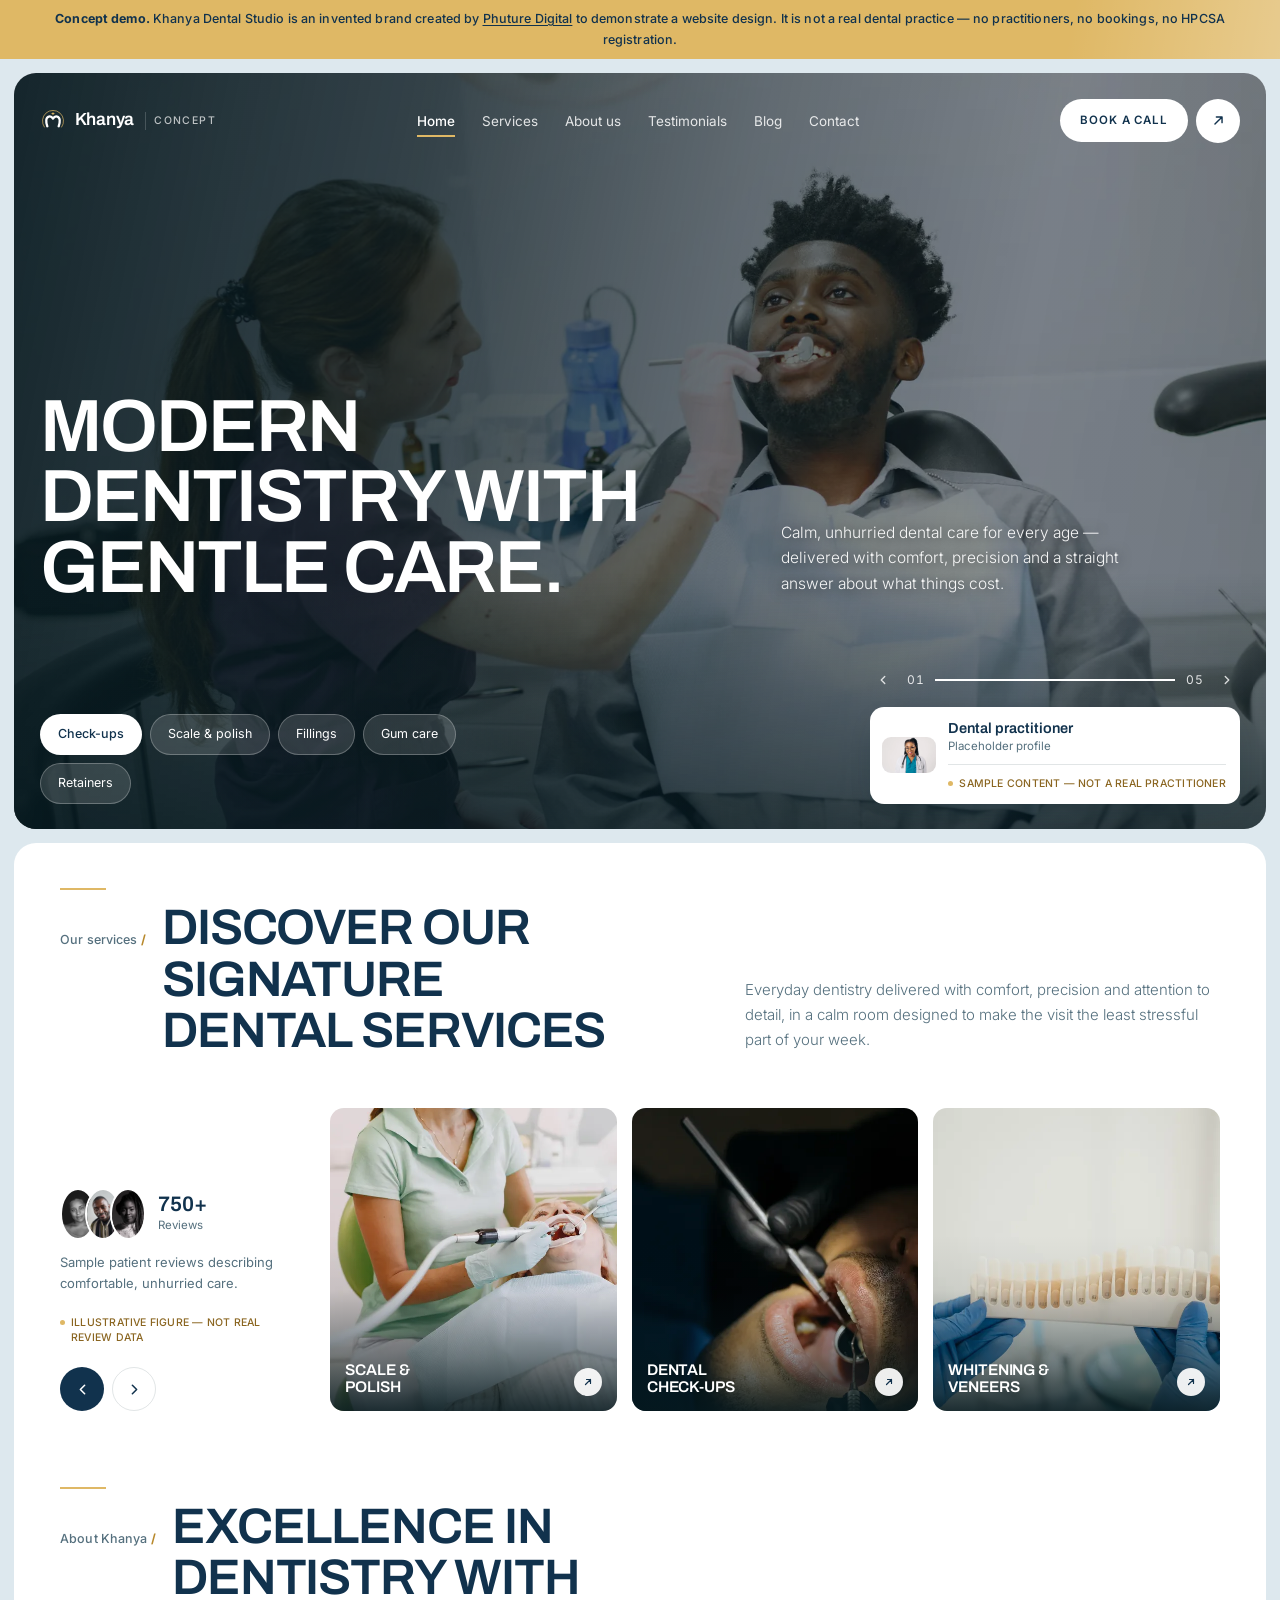
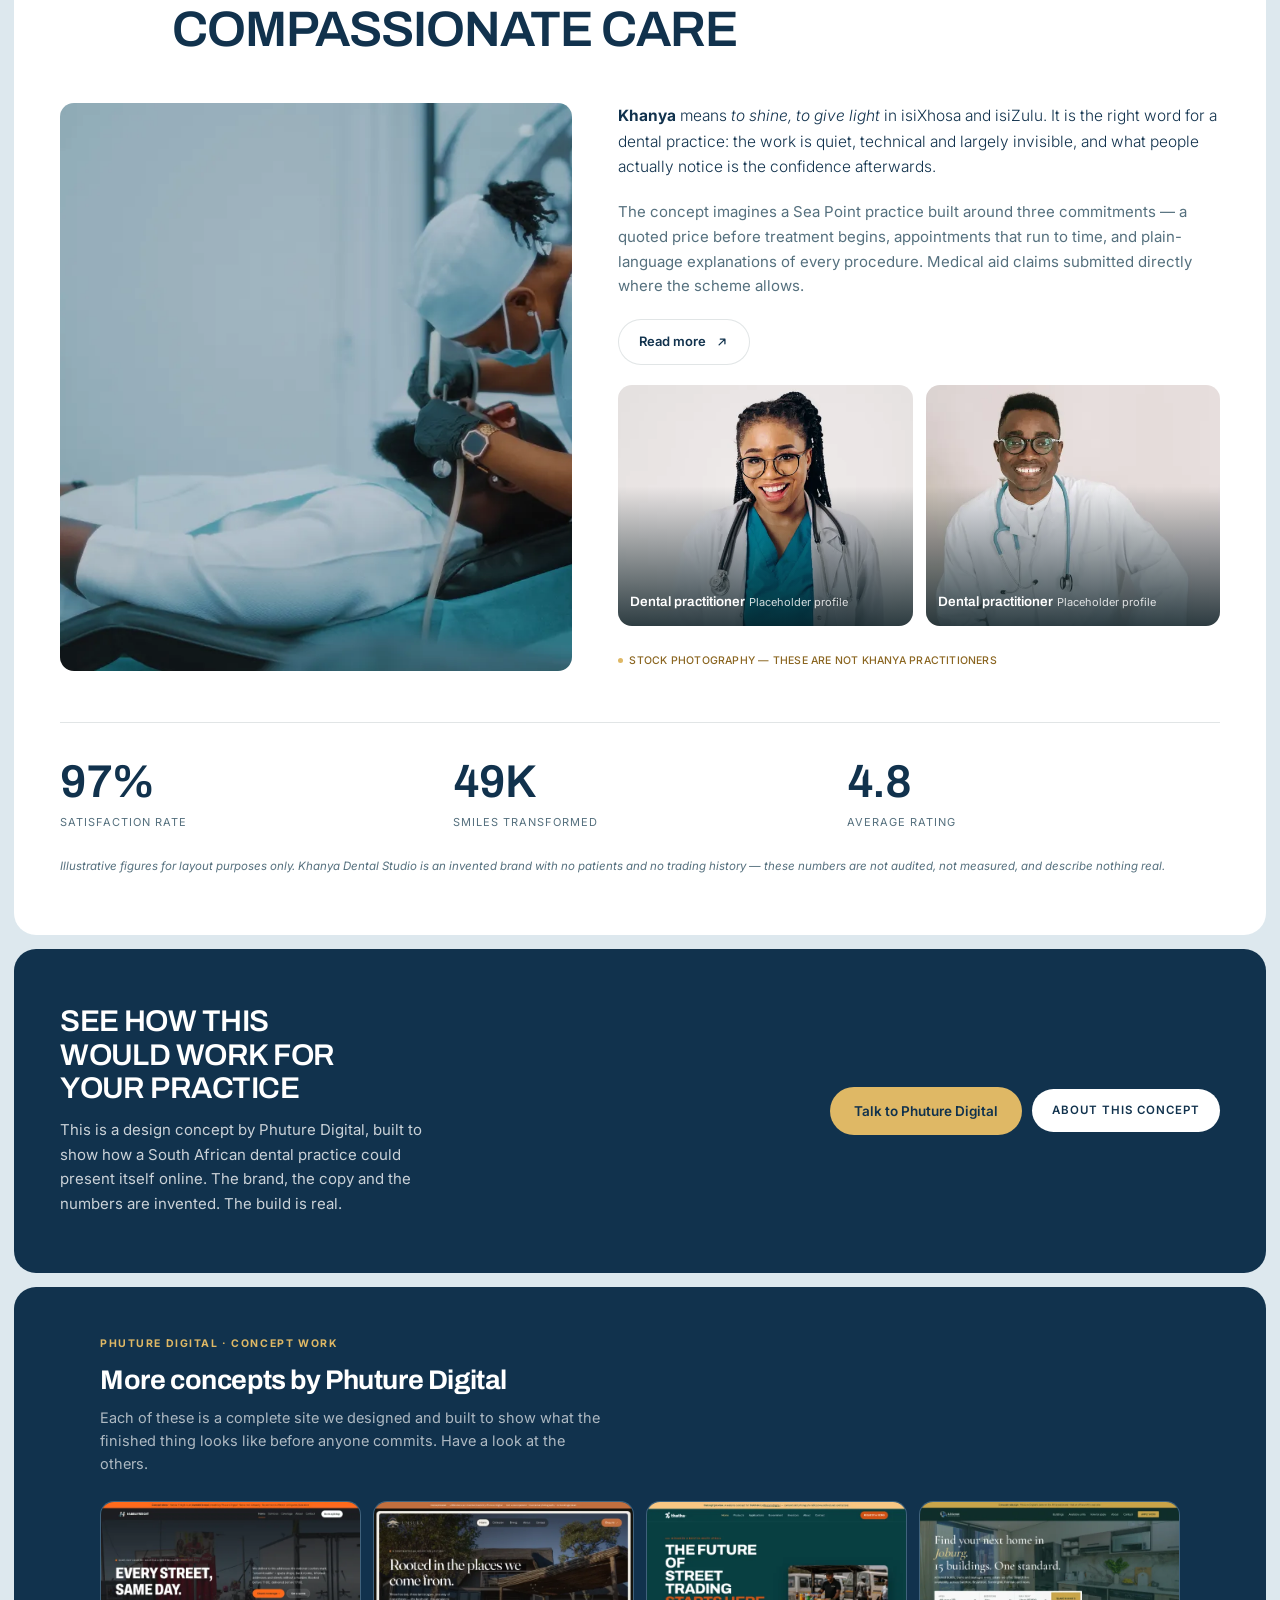
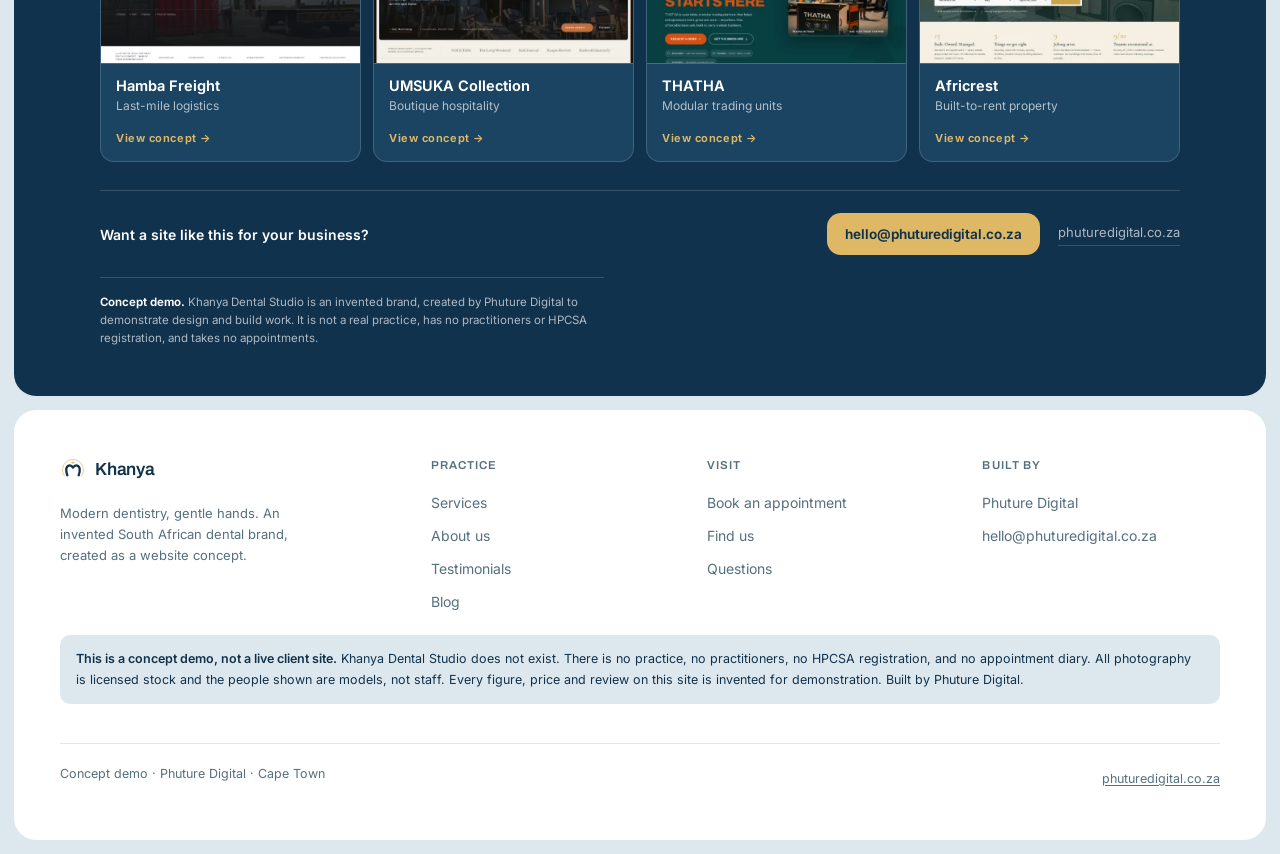
==== index.html @ 647b372c "Show a hero thumbnail on each cross-link card instead of a colour dot The dot carried no information" ====
<!doctype html>
<html lang="en-ZA">
<head>
<meta charset="utf-8" />
<meta name="viewport" content="width=device-width, initial-scale=1" />
<title>Khanya Dental Studio — Modern dentistry, gentle hands · Concept demo</title>
<meta name="description" content="Concept demo for Khanya Dental Studio, an invented South African dental practice. Designed and built by Phuture Digital. Not a real practice." />
<meta name="robots" content="noindex, nofollow" />

<meta property="og:type" content="website" />
<meta property="og:site_name" content="Khanya Dental Studio (concept demo)" />
<meta property="og:locale" content="en_ZA" />
<meta property="og:title" content="Khanya Dental Studio — concept demo by Phuture Digital" />
<meta property="og:description" content="A website concept for an invented South African dental brand. Not a real practice, and not a live client site." />
<meta property="og:image" content="assets/hero.webp" />
<meta name="twitter:card" content="summary_large_image" />

<link rel="icon" href="assets/favicon.svg" type="image/svg+xml" />
<link rel="preconnect" href="https://fonts.googleapis.com" />
<link rel="preconnect" href="https://fonts.gstatic.com" crossorigin />
<link rel="stylesheet" href="https://fonts.googleapis.com/css2?family=Archivo:wght@500;600;700&family=Inter:wght@300;400;500;600&display=swap" />
<link rel="stylesheet" href="styles.css" />
<script>/* Stamped before first paint so CSS can hide scroll-reveal targets without a flash. No-JS visitors keep the full page. */document.documentElement.className += ' js';</script>
</head>
<body>
<a class="skip" href="#main">Skip to content</a>

<div class="demo-banner">
  <strong>Concept demo.</strong> Khanya Dental Studio is an invented brand created by
  <a href="https://www.phuturedigital.co.za" rel="noopener">Phuture Digital</a> to demonstrate a website design.
  It is not a real dental practice &mdash; no practitioners, no bookings, no HPCSA registration.
</div>

<div class="shell">

  <!-- ==================== HERO ==================== -->
  <header class="hero" data-carousel>
    <!-- Five slides, crossfaded. Decorative: the headline above carries the
         message, so a screen reader gets one label for the set rather than
         five competing descriptions. Slide 1 loads eagerly at high priority
         because it is the LCP element; the rest are lazy. -->
    <div class="hero-media" role="img" aria-label="Photographs from inside the practice">
      <img class="hero-slide is-live" src="assets/hero.webp"   alt="" width="1800" height="1200" fetchpriority="high" />
      <img class="hero-slide"         src="assets/hero-2.webp" alt="" width="1800" height="1200" loading="lazy" />
      <img class="hero-slide"         src="assets/hero-3.webp" alt="" width="1800" height="1200" loading="lazy" />
      <img class="hero-slide"         src="assets/hero-4.webp" alt="" width="1800" height="1200" loading="lazy" />
      <img class="hero-slide"         src="assets/hero-5.webp" alt="" width="1800" height="1200" loading="lazy" />
    </div>

    <div class="hero-inner">

      <nav class="hero-nav" aria-label="Primary">
        <a class="brand" href="index.html" aria-label="Khanya Dental Studio — home">
          <svg viewBox="0 0 64 64" aria-hidden="true"><path d="M10.7 46.9A26 26 0 1 1 53.3 46.9" fill="none" stroke="#DFB865" stroke-width="1.7" stroke-linecap="round"/><path d="M32 8.2c0 4.2 1.6 5.8 5.8 5.8-4.2 0-5.8 1.6-5.8 5.8 0-4.2-1.6-5.8-5.8-5.8 4.2 0 5.8-1.6 5.8-5.8Z" fill="#DFB865"/><path d="M18 45c-4-12-4-22 4-24 5-1.2 8 1.8 10 5 2-3.2 5-6.2 10-5 8 2 8 12 4 24" fill="none" stroke="currentColor" stroke-width="5.6" stroke-linecap="round" stroke-linejoin="round"/></svg>
          Khanya<span class="brand-sub">Concept</span>
        </a>

        <div class="nav-links" id="nav-links">
          <a href="index.html" class="active">Home</a>
          <a href="services.html">Services</a>
          <a href="about.html">About us</a>
          <a href="testimonials.html">Testimonials</a>
          <a href="blog.html">Blog</a>
          <a href="contact.html">Contact</a>
        </div>

        <div class="nav-actions">
          <a class="btn btn-pill" href="contact.html">Book a call</a>
          <a class="btn-round" href="contact.html" aria-label="Book a call">
            <svg viewBox="0 0 24 24" fill="none" stroke="currentColor" stroke-width="2" stroke-linecap="round" stroke-linejoin="round" aria-hidden="true"><path d="M7 17 17 7M9 7h8v8"/></svg>
          </a>
          <button class="nav-toggle" type="button" aria-label="Menu" aria-expanded="false" aria-controls="nav-links">
            <svg viewBox="0 0 24 24" fill="none" stroke="currentColor" stroke-width="2" stroke-linecap="round" aria-hidden="true"><path d="M3 6h18M3 12h18M3 18h18"/></svg>
          </button>
        </div>
      </nav>

      <div class="hero-body">
        <h1 class="display-xl">Modern dentistry with gentle care.</h1>
        <p class="hero-lede lede">
          Calm, unhurried dental care for every age &mdash; delivered with comfort,
          precision and a straight answer about what things cost.
        </p>
      </div>

      <div class="hero-foot">
        <!-- Still real links to their service section — hovering or focusing one
             also jumps the carousel to its slide, and the active chip tracks
             whichever slide is live. Nothing is lost to a plain click. -->
        <div class="chips">
          <a class="chip is-active" data-slide="0" href="services.html#checkups">Check-ups</a>
          <a class="chip" data-slide="1" href="services.html#hygiene">Scale &amp; polish</a>
          <a class="chip" data-slide="2" href="services.html#fillings">Fillings</a>
          <a class="chip" data-slide="3" href="services.html#gum">Gum care</a>
          <a class="chip" data-slide="4" href="services.html#retainers">Retainers</a>
        </div>

        <div class="hero-aside">
          <div class="slider">
            <button class="slider-btn" type="button" data-prev aria-label="Previous slide">
              <svg viewBox="0 0 24 24" fill="none" stroke="currentColor" stroke-width="2.4" stroke-linecap="round" stroke-linejoin="round" aria-hidden="true"><path d="m15 18-6-6 6-6"/></svg>
            </button>
            <span class="slider-num" data-now>01</span>
            <span class="slider-track" aria-hidden="true"><span class="slider-fill"></span></span>
            <span class="slider-num" data-total>05</span>
            <button class="slider-btn" type="button" data-next aria-label="Next slide">
              <svg viewBox="0 0 24 24" fill="none" stroke="currentColor" stroke-width="2.4" stroke-linecap="round" stroke-linejoin="round" aria-hidden="true"><path d="m9 18 6-6-6-6"/></svg>
            </button>
          </div>

          <div class="prac-card">
            <img src="assets/practitioner-1.webp" alt="" width="640" height="427" />
            <div class="prac-card-body">
              <div class="name">Dental practitioner</div>
              <div class="role">Placeholder profile</div>
              <div class="meta"><span class="placeholder-tag">Sample content &mdash; not a real practitioner</span></div>
            </div>
          </div>
        </div>
      </div>

    </div>
  </header>

  <main id="main">

    <div class="sheet">

      <!-- ==================== SERVICES ==================== -->
      <section class="section" aria-labelledby="svc-h">
        <div class="sec-head">
          <div class="sec-head-title">
            <span class="eyebrow">Our services</span>
            <h2 class="display-l" id="svc-h">Discover our signature dental services</h2>
          </div>
          <p class="sec-head-copy">
            Everyday dentistry delivered with comfort, precision and attention to detail,
            in a calm room designed to make the visit the least stressful part of your week.
          </p>
        </div>

        <div class="svc-layout">
          <div class="svc-side">
            <div>
              <div class="reviews">
                <div class="avatars">
                  <img src="assets/avatar-1.webp" alt="" width="160" height="240" />
                  <img src="assets/avatar-2.webp" alt="" width="160" height="240" />
                  <img src="assets/avatar-3.webp" alt="" width="160" height="240" />
                </div>
                <div>
                  <div class="reviews-count">750+</div>
                  <div class="reviews-label">Reviews</div>
                </div>
              </div>
              <p class="small muted" style="margin-top:12px">
                Sample patient reviews describing comfortable, unhurried care.
              </p>
              <p class="mt-s"><span class="placeholder-tag">Illustrative figure &mdash; not real review data</span></p>
            </div>

            <div class="carousel-controls">
              <button class="btn-round is-dark" type="button" disabled title="Carousel not implemented in this concept build" aria-label="Previous services">
                <svg viewBox="0 0 24 24" fill="none" stroke="currentColor" stroke-width="2.2" stroke-linecap="round" stroke-linejoin="round" aria-hidden="true"><path d="m15 18-6-6 6-6"/></svg>
              </button>
              <button class="btn-round is-outline" type="button" disabled title="Carousel not implemented in this concept build" aria-label="Next services">
                <svg viewBox="0 0 24 24" fill="none" stroke="currentColor" stroke-width="2.2" stroke-linecap="round" stroke-linejoin="round" aria-hidden="true"><path d="m9 18 6-6-6-6"/></svg>
              </button>
            </div>
          </div>

          <div class="svc-cards">
            <a class="svc-card" href="services.html#hygiene">
              <img src="assets/svc-cleaning.webp" alt="A hygienist performing a scale and polish" width="900" height="600" />
              <span class="svc-card-label">
                <span class="t">Scale &amp;<br />polish</span>
                <span class="svc-go" aria-hidden="true"><svg viewBox="0 0 24 24" fill="none" stroke="currentColor" stroke-width="2.4" stroke-linecap="round" stroke-linejoin="round"><path d="M7 17 17 7M9 7h8v8"/></svg></span>
              </span>
            </a>
            <a class="svc-card" href="services.html#checkups">
              <img src="assets/svc-checkup.webp" alt="A dentist examining a patient with a dental mirror" width="900" height="600" />
              <span class="svc-card-label">
                <span class="t">Dental<br />check-ups</span>
                <span class="svc-go" aria-hidden="true"><svg viewBox="0 0 24 24" fill="none" stroke="currentColor" stroke-width="2.4" stroke-linecap="round" stroke-linejoin="round"><path d="M7 17 17 7M9 7h8v8"/></svg></span>
              </span>
            </a>
            <a class="svc-card" href="services.html#cosmetic">
              <img src="assets/svc-veneers.webp" alt="A dentist holding a tooth shade guide" width="900" height="600" />
              <span class="svc-card-label">
                <span class="t">Whitening &amp;<br />veneers</span>
                <span class="svc-go" aria-hidden="true"><svg viewBox="0 0 24 24" fill="none" stroke="currentColor" stroke-width="2.4" stroke-linecap="round" stroke-linejoin="round"><path d="M7 17 17 7M9 7h8v8"/></svg></span>
              </span>
            </a>
          </div>
        </div>
      </section>

      <!-- ==================== ABOUT ==================== -->
      <section class="section" aria-labelledby="about-h">
        <div class="sec-head sec-head--wide">
          <div class="sec-head-title">
            <span class="eyebrow">About Khanya</span>
            <h2 class="display-l" id="about-h">Excellence in dentistry with compassionate care</h2>
          </div>
        </div>

        <div class="about-layout">
          <figure class="about-figure" style="margin:0">
            <img src="assets/about-clinic.webp" alt="A dental practitioner working on a patient in a treatment room" width="1400" height="788" loading="lazy" />
          </figure>

          <div class="about-copy">
            <p class="lede">
              <strong>Khanya</strong> means <em>to shine, to give light</em> in isiXhosa and isiZulu.
              It is the right word for a dental practice: the work is quiet, technical and
              largely invisible, and what people actually notice is the confidence afterwards.
            </p>
            <p class="muted">
              The concept imagines a Sea Point practice built around three commitments &mdash;
              a quoted price before treatment begins, appointments that run to time, and
              plain-language explanations of every procedure. Medical aid claims submitted
              directly where the scheme allows.
            </p>

            <div class="btn-row">
              <a class="btn btn-ghost" href="about.html">
                Read more
                <svg viewBox="0 0 24 24" width="14" height="14" fill="none" stroke="currentColor" stroke-width="2.2" stroke-linecap="round" stroke-linejoin="round" aria-hidden="true"><path d="M7 17 17 7M9 7h8v8"/></svg>
              </a>
            </div>

            <div class="prac-pair">
              <div class="prac-tile">
                <img src="assets/practitioner-1.webp" alt="" width="640" height="427" loading="lazy" />
                <span class="prac-tile-label">
                  <span class="name">Dental practitioner</span>
                  <span class="role">Placeholder profile</span>
                </span>
              </div>
              <div class="prac-tile">
                <img src="assets/practitioner-2.webp" alt="" width="640" height="427" loading="lazy" />
                <span class="prac-tile-label">
                  <span class="name">Dental practitioner</span>
                  <span class="role">Placeholder profile</span>
                </span>
              </div>
            </div>
            <p><span class="placeholder-tag">Stock photography &mdash; these are not Khanya practitioners</span></p>
          </div>
        </div>

        <!-- Stats. Invented figures, captioned as such. -->
        <div class="stats">
          <div class="stat">
            <div class="stat-n" data-count="98" data-suffix="%">98%</div>
            <div class="stat-l">Satisfaction rate</div>
          </div>
          <div class="stat">
            <div class="stat-n" data-count="50" data-suffix="K">50K</div>
            <div class="stat-l">Smiles transformed</div>
          </div>
          <div class="stat">
            <div class="stat-n" data-count="4.9" data-decimals="1">4.9</div>
            <div class="stat-l">Average rating</div>
          </div>
          <p class="stats-note">
            Illustrative figures for layout purposes only. Khanya Dental Studio is an invented
            brand with no patients and no trading history &mdash; these numbers are not audited,
            not measured, and describe nothing real.
          </p>
        </div>
      </section>

    </div>

    <!-- ==================== CTA ==================== -->
    <section class="cta-band">
      <div>
        <h2 class="display-m">See how this would work for your practice</h2>
        <p>
          This is a design concept by Phuture Digital, built to show how a South African
          dental practice could present itself online. The brand, the copy and the numbers
          are invented. The build is real.
        </p>
      </div>
      <div class="btn-row">
        <a class="btn btn-gold" href="contact.html">Talk to Phuture Digital</a>
        <a class="btn btn-pill" href="about.html">About this concept</a>
      </div>
    </section>

  </main>

  <!-- ==================== FOOTER ==================== -->
  



<!-- pd-network:start -->
<section class="pd-network" aria-labelledby="pd-network-title">
  <div class="pd-network-inner">
    <p class="pd-network-eyebrow">Phuture Digital &middot; Concept work</p>
    <h2 class="pd-network-title" id="pd-network-title">More concepts by Phuture Digital</h2>
    <p class="pd-network-lede">Each of these is a complete site we designed and built to show what the finished thing looks like before anyone commits. Have a look at the others.</p>
    <ul class="pd-network-grid">
        <li class="pd-network-card">
          <a href="https://hamba-concept.phuturedigital.co.za">
            <img class="pd-network-thumb" src="/pd-concepts/hamba.webp" alt=""
                 width="640" height="400" loading="lazy" decoding="async">
            <span class="pd-network-body">
              <span class="pd-network-name">Hamba Freight</span>
              <span class="pd-network-sector">Last-mile logistics</span>
              <span class="pd-network-go">View concept &rarr;</span>
            </span>
          </a>
        </li>
        <li class="pd-network-card">
          <a href="https://umsuka-concept.phuturedigital.co.za">
            <img class="pd-network-thumb" src="/pd-concepts/umsuka.webp" alt=""
                 width="640" height="400" loading="lazy" decoding="async">
            <span class="pd-network-body">
              <span class="pd-network-name">UMSUKA Collection</span>
              <span class="pd-network-sector">Boutique hospitality</span>
              <span class="pd-network-go">View concept &rarr;</span>
            </span>
          </a>
        </li>
        <li class="pd-network-card">
          <a href="https://thatha-concept.phuturedigital.co.za">
            <img class="pd-network-thumb" src="/pd-concepts/thatha.webp" alt=""
                 width="640" height="400" loading="lazy" decoding="async">
            <span class="pd-network-body">
              <span class="pd-network-name">THATHA</span>
              <span class="pd-network-sector">Modular trading units</span>
              <span class="pd-network-go">View concept &rarr;</span>
            </span>
          </a>
        </li>
        <li class="pd-network-card">
          <a href="https://africrest-concept.phuturedigital.co.za">
            <img class="pd-network-thumb" src="/pd-concepts/africrest.webp" alt=""
                 width="640" height="400" loading="lazy" decoding="async">
            <span class="pd-network-body">
              <span class="pd-network-name">Africrest</span>
              <span class="pd-network-sector">Built-to-rent property</span>
              <span class="pd-network-go">View concept &rarr;</span>
            </span>
          </a>
        </li>
    </ul>
    <div class="pd-network-cta">
      <p>Want a site like this for your business?</p>
      <a class="pd-network-btn" href="mailto:hello@phuturedigital.co.za">hello@phuturedigital.co.za</a>
      <a class="pd-network-link" href="https://www.phuturedigital.co.za" rel="noopener">phuturedigital.co.za</a>
    </div>
    <p class="pd-network-mark"><strong>Concept demo.</strong> Khanya Dental Studio is an invented brand, created by Phuture Digital to demonstrate design and build work. It is not a real practice, has no practitioners or HPCSA registration, and takes no appointments.</p>
  </div>
</section>
<!-- pd-network:end -->

<footer class="foot">
    <div class="foot-top">
      <div>
        <a class="brand" href="index.html">
          <svg viewBox="0 0 64 64" aria-hidden="true"><path d="M10.7 46.9A26 26 0 1 1 53.3 46.9" fill="none" stroke="#DFB865" stroke-width="1.7" stroke-linecap="round"/><path d="M32 8.2c0 4.2 1.6 5.8 5.8 5.8-4.2 0-5.8 1.6-5.8 5.8 0-4.2-1.6-5.8-5.8-5.8 4.2 0 5.8-1.6 5.8-5.8Z" fill="#DFB865"/><path d="M18 45c-4-12-4-22 4-24 5-1.2 8 1.8 10 5 2-3.2 5-6.2 10-5 8 2 8 12 4 24" fill="none" stroke="currentColor" stroke-width="5.6" stroke-linecap="round" stroke-linejoin="round"/></svg>
          Khanya
        </a>
        <p class="small muted" style="margin-top:12px;max-width:34ch">
          Modern dentistry, gentle hands. An invented South African dental brand,
          created as a website concept.
        </p>
      </div>
      <div>
        <h4>Practice</h4>
        <ul>
          <li><a href="services.html">Services</a></li>
          <li><a href="about.html">About us</a></li>
          <li><a href="testimonials.html">Testimonials</a></li>
          <li><a href="blog.html">Blog</a></li>
        </ul>
      </div>
      <div>
        <h4>Visit</h4>
        <ul>
          <li><a href="contact.html">Book an appointment</a></li>
          <li><a href="contact.html#find">Find us</a></li>
          <li><a href="contact.html#faq">Questions</a></li>
        </ul>
      </div>
      <div>
        <h4>Built by</h4>
        <ul>
          <li><a href="https://www.phuturedigital.co.za" rel="noopener">Phuture Digital</a></li>
          <li><a href="mailto:hello@phuturedigital.co.za">hello@phuturedigital.co.za</a></li>
        </ul>
      </div>
    </div>

    <div class="concept-note">
      <strong>This is a concept demo, not a live client site.</strong>
      Khanya Dental Studio does not exist. There is no practice, no practitioners, no HPCSA
      registration, and no appointment diary. All photography is licensed stock and the people
      shown are models, not staff. Every figure, price and review on this site is invented for
      demonstration. Built by Phuture Digital.
    </div>

    <div class="foot-bottom">
      <span>Concept demo &middot; Phuture Digital &middot; Cape Town</span>
      <span><a href="https://www.phuturedigital.co.za" rel="noopener">phuturedigital.co.za</a></span>
    </div>
  </footer>

</div>

<script src="site.js"></script>
</body>
</html>
---- styles.css ----
/* ============================================================================
   KHANYA DENTAL STUDIO — concept demo stylesheet
   Hand-rolled, no framework, no build step. One file, loaded once.

   Khanya (isiXhosa/isiZulu): "to shine, to give light".

   Layout model: the page sits on a pale coastal mist. The hero is an inset
   rounded card floating on that mist; everything below it lives on a white
   "sheet" with the same corner radius. That inset-card structure is the single
   most load-bearing thing about the reference design — get the radius and the
   gutter right and the rest follows.
   ========================================================================= */

/* ---------- tokens -------------------------------------------------------- */
:root {
  /* Coastal clinical + gold. Blue-greys carry the clinical trust; the gold is
     the "shine" in the name and is reserved for CTAs and eyebrows so it never
     becomes decorative noise. */
  /* Taken from the supplied Khanya logo files, not invented. #11324D and
     #4399A4 are declared fills in the source SVG; the gold lives inside an
     embedded raster and was sampled at #DFB865 (see tools/sample-colours.mjs). */
  --ink:        #11324D;   /* brand navy — headings, nav, body text          */
  --ink-soft:   #1B4463;   /* raised surfaces on ink                          */
  --mist:       #DDE8EE;   /* page background                                 */
  --mist-deep:  #C6D8E1;   /* hairlines and wells on mist                     */
  --gold:       #DFB865;   /* brand gold — CTA fills, banner, the arc         */
  --gold-mid:   #B8892C;   /* gold for ICONS on white (stars, +) — 3.6:1      */
  --gold-deep:  #8A6520;   /* gold for TEXT on white — 5.2:1, passes AA       */
  --aloe:       #4399A4;   /* brand teal — secondary accent, icons            */
  --white:      #FFFFFF;
  --muted:      #55707E;   /* secondary text on white                         */
  --line:       rgba(12, 42, 51, .12);
  --line-light: rgba(255, 255, 255, .26);

  --radius:     22px;      /* the big card radius — hero and sheet must match */
  --radius-md:  14px;
  --radius-sm:  10px;
  --gutter:     14px;      /* mist visible around the cards                   */

  --shadow-card: 0 18px 40px -24px rgba(12, 42, 51, .45);
  --shadow-pop:  0 10px 30px -12px rgba(12, 42, 51, .32);

  --font-display: 'Archivo', 'Segoe UI', system-ui, sans-serif;
  --font-body:    'Inter', 'Segoe UI', system-ui, sans-serif;

  --wrap: 1320px;
}

/* ---------- reset --------------------------------------------------------- */
*, *::before, *::after { box-sizing: border-box; }

html { -webkit-text-size-adjust: 100%; scroll-behavior: smooth; }

body {
  margin: 0;
  background: var(--mist);
  color: var(--ink);
  font-family: var(--font-body);
  font-size: 15px;
  font-weight: 400;
  line-height: 1.65;
  -webkit-font-smoothing: antialiased;
}

img, svg { display: block; max-width: 100%; }

/* Any image that fills its column must let height follow the aspect ratio.
   The width/height ATTRIBUTES on these <img>s become CSS presentational hints,
   and `aspect-ratio` only resolves a MISSING dimension — so without this an
   attribute height wins, aspect-ratio silently does nothing, and object-fit
   crops the frame. Do not remove. */
img[width][height] { height: auto; }

/* Images that must FILL their box rather than follow their own ratio have to
   out-specify the guard above. `img[width][height]` scores (0,2,1) — two
   attribute selectors beat a lone class — so `.about-figure img` at (0,1,1)
   would lose and the fill would silently fail. Matching the attributes brings
   these to (0,3,1) and makes the intent explicit instead of leaving it resting
   on the fact that `position:absolute; inset:0` happens to stretch a replaced
   element on its own. */
.hero-slide[width][height],
.svc-card img[width][height],
.prac-tile img[width][height],
.about-figure img[width][height] { height: 100%; }

a { color: inherit; text-decoration: none; }
button { font: inherit; color: inherit; border: 0; background: none; cursor: pointer; }

h1, h2, h3, h4 {
  font-family: var(--font-display);
  font-weight: 600;
  letter-spacing: -.018em;
  margin: 0;
  text-wrap: balance;
}

p { margin: 0; }

.skip {
  position: absolute; left: -9999px;
  background: var(--ink); color: #fff; padding: 10px 16px; border-radius: 0 0 8px 0; z-index: 999;
}
.skip:focus { left: 0; top: 0; }

:focus-visible { outline: 3px solid var(--gold); outline-offset: 2px; border-radius: 4px; }

/* ---------- type scale ---------------------------------------------------- */
.display-xl {
  font-size: clamp(38px, 6.1vw, 74px);
  line-height: .95;
  letter-spacing: -.025em;
  text-transform: uppercase;
}
.display-l {
  font-size: clamp(27px, 3.9vw, 50px);
  line-height: 1.03;
  letter-spacing: -.022em;
  text-transform: uppercase;
}
.display-m {
  font-size: clamp(21px, 2.4vw, 30px);
  line-height: 1.12;
  text-transform: uppercase;
}

.lede    { font-size: 15.5px; line-height: 1.66; font-weight: 300; }
.small   { font-size: 13px; line-height: 1.6; }
.muted   { color: var(--muted); }

/* The "Our Features /" eyebrow. The trailing slash is drawn as content so the
   markup stays clean text. */
.eyebrow {
  font-size: 12.5px;
  font-weight: 500;
  color: var(--muted);
  letter-spacing: .01em;
  white-space: nowrap;
}
.eyebrow::after { content: ' /'; color: var(--gold-mid); font-weight: 700; }

/* ---------- layout -------------------------------------------------------- */
.shell { max-width: var(--wrap); margin: 0 auto; padding: var(--gutter); }

.sheet {
  background: var(--white);
  border-radius: var(--radius);
  margin-top: var(--gutter);
  padding: clamp(30px, 4.6vw, 66px) clamp(20px, 3.6vw, 54px);
}

.section + .section { margin-top: clamp(52px, 7vw, 104px); }

/* ---------- concept banner ------------------------------------------------
   Persistent on every page. This is the human-facing half of the concept
   labelling; the machine-facing half is the X-Robots-Tag: noindex header in
   vercel.json plus robots.txt. Both are required — the banner stops a person
   mistaking this for a real practice, the header stops Google surfacing a
   fictional dental clinic to someone actually searching for care. */
.demo-banner {
  background: var(--gold);
  color: var(--ink);
  text-align: center;
  padding: 9px 20px;
  font-size: 12.5px;
  font-weight: 500;
  letter-spacing: .01em;
}
.demo-banner strong { font-weight: 700; }
.demo-banner a { text-decoration: underline; text-underline-offset: 2px; }

/* ---------- buttons ------------------------------------------------------- */
.btn {
  display: inline-flex; align-items: center; gap: 9px;
  border-radius: 999px;
  font-family: var(--font-body);
  font-weight: 600;
  white-space: nowrap;
  transition: background-color .18s ease, color .18s ease, transform .18s ease;
}
.btn:active { transform: translateY(1px); }

.btn-pill {
  background: var(--white); color: var(--ink);
  padding: 12px 20px;
  font-size: 11.5px; text-transform: uppercase; letter-spacing: .085em;
}
.btn-pill:hover { background: var(--gold); }

.btn-gold { background: var(--gold); color: var(--ink); padding: 13px 24px; font-size: 13.5px; }
.btn-gold:hover { background: var(--gold-mid); color: #fff; }

.btn-ink { background: var(--ink); color: #fff; padding: 13px 24px; font-size: 13.5px; }
.btn-ink:hover { background: var(--ink-soft); }

.btn-ghost {
  background: var(--white); color: var(--ink);
  padding: 11px 20px; font-size: 13px;
  border: 1px solid var(--line);
}
.btn-ghost:hover { border-color: var(--ink); }

/* Circular icon button — the arrow beside the hero CTA, and the carousel
   controls. Fixed 44px so it clears the 44px touch-target minimum. */
.btn-round {
  width: 44px; height: 44px; flex: 0 0 44px;
  border-radius: 50%;
  display: inline-grid; place-items: center;
  background: var(--white); color: var(--ink);
  transition: background-color .18s ease, color .18s ease;
}
.btn-round svg { width: 17px; height: 17px; }
.btn-round:hover { background: var(--gold); }
.btn-round.is-dark { background: var(--ink); color: #fff; }
.btn-round.is-dark:hover { background: var(--gold); color: var(--ink); }
.btn-round.is-outline { background: transparent; border: 1px solid var(--line); }
.btn-round.is-outline:hover { background: var(--ink); color: #fff; }

/* ---------- hero ---------------------------------------------------------- */
.hero {
  position: relative;
  border-radius: var(--radius);
  overflow: hidden;
  min-height: clamp(560px, 84vh, 780px);
  display: flex;
  color: #fff;
  isolation: isolate;
}

/* Five slides stacked in one box, crossfaded. All are 1800x1200, so nothing
   shifts between them. Only the live slide is opaque; the rest stay in the
   DOM at opacity 0 rather than being swapped in, so there is no decode flash
   partway through the sequence. */
.hero-media { position: absolute; inset: 0; z-index: -2; overflow: hidden; }

.hero-slide {
  position: absolute; inset: 0;
  width: 100%; height: 100%;
  object-fit: cover;
  object-position: 62% center;   /* keep the patient in frame as it narrows */
  opacity: 0;
  transition: opacity 1.1s ease;
}
.hero-slide.is-live { opacity: 1; }

/* Two scrims, not one. The angled dark wash buys legibility for the headline
   on the left; the bottom fade keeps the chips and the practitioner card
   readable regardless of what the photograph is doing behind them. */
.hero::before,
.hero::after {
  content: ''; position: absolute; inset: 0; z-index: -1; pointer-events: none;
}
/* Tuned against the BRIGHTEST of the five slides, not the first one. The lede
   sits around the 55-80% band, where slide 4 is nearly white — so those stops
   carry more weight than a single-photograph hero would need. */
.hero::before {
  background: linear-gradient(101deg,
    rgba(5, 24, 30, .93) 0%,
    rgba(5, 24, 30, .78) 30%,
    rgba(5, 24, 30, .58) 54%,
    rgba(5, 24, 30, .46) 76%,
    rgba(5, 24, 30, .50) 100%);
}
.hero::after {
  background: linear-gradient(to top, rgba(5, 24, 30, .62) 0%, rgba(5, 24, 30, 0) 34%);
}

.hero-inner {
  position: relative;
  display: flex; flex-direction: column;
  width: 100%;
  padding: clamp(18px, 2vw, 26px);
  gap: 20px;
}

/* --- hero nav --- */
.hero-nav { display: flex; align-items: center; justify-content: space-between; gap: 24px; }

.brand {
  display: inline-flex; align-items: center; gap: 9px;
  font-family: var(--font-display); font-weight: 600; font-size: 17.5px;
  letter-spacing: -.015em; color: #fff;
}
/* No `color` here on purpose. The mark's tooth is stroked with currentColor,
   so it inherits white from .brand in the dark nav and navy from .brand in the
   light footer — one file, both contexts. The gold arc and sparkle are baked
   into the SVG since they are constant across both. */
.brand svg { width: 26px; height: 26px; flex: 0 0 26px; }
.brand .brand-sub {
  font-family: var(--font-body); font-size: 10.5px; font-weight: 500;
  letter-spacing: .14em; text-transform: uppercase; opacity: .7;
  align-self: center; padding-left: 8px; margin-left: 2px;
  border-left: 1px solid var(--line-light);
}

.nav-links { display: flex; align-items: center; gap: 27px; }
.nav-links a {
  font-size: 13.5px; color: rgba(255, 255, 255, .85);
  transition: color .16s ease;
}
.nav-links a:hover { color: #fff; }
.nav-links a.active { color: #fff; font-weight: 500; }

.nav-actions { display: flex; align-items: center; gap: 8px; }

.nav-toggle {
  display: none;
  width: 44px; height: 44px; border-radius: 50%;
  background: rgba(255, 255, 255, .16);
  border: 1px solid var(--line-light);
  color: #fff;
  place-items: center;
}
.nav-toggle svg { width: 20px; height: 20px; }

/* --- hero body --- */
.hero-body {
  margin-top: auto;
  display: grid;
  grid-template-columns: 1.2fr .8fr;
  align-items: end;
  gap: clamp(24px, 4vw, 56px);
}
.hero-body h1 { max-width: 15ch; }
/* The photograph is bright exactly where this paragraph sits, and the angled
   scrim alone was not carrying it. The shadow is doing accessibility work,
   not decoration — without it the lede fails contrast against the patient's
   face in the frame. */
.hero-lede {
  color: rgba(255, 255, 255, .94);
  max-width: 36ch;
  padding-bottom: 6px;
  text-shadow: 0 1px 14px rgba(5, 24, 30, .75);
}

/* --- hero foot: chips left, slider + practitioner card right --- */
.hero-foot {
  display: flex; align-items: flex-end; justify-content: space-between;
  gap: clamp(20px, 3vw, 40px);
  margin-top: clamp(26px, 4vw, 44px);
}

.chips { display: flex; flex-wrap: wrap; gap: 8px; max-width: 460px; }
.chip {
  border-radius: 999px;
  padding: 9px 17px;
  font-size: 12.5px;
  color: #fff;
  background: rgba(255, 255, 255, .14);
  border: 1px solid var(--line-light);
  backdrop-filter: blur(9px);
  -webkit-backdrop-filter: blur(9px);
  transition: background-color .18s ease, color .18s ease;
}
.chip:hover { background: rgba(255, 255, 255, .26); }
.chip.is-active { background: var(--white); color: var(--ink); font-weight: 500; }

.hero-aside { display: flex; flex-direction: column; gap: 14px; width: min(370px, 100%); }

/* Static slider furniture. It is deliberately non-functional: the reference
   shows a 5-slide carousel, but a concept demo that fakes a working carousel
   with one photograph is a small lie. The counter reads 01/05 and the control
   buttons are disabled with an explanatory title. */
.slider { display: flex; align-items: center; gap: 11px; font-size: 12px; color: rgba(255, 255, 255, .85); }
.slider-num { font-variant-numeric: tabular-nums; letter-spacing: .04em; }
.slider-track { flex: 1; height: 2px; background: rgba(255, 255, 255, .3); position: relative; overflow: hidden; }
/* Fills across the life of each slide, so the bar doubles as a countdown to
   the next one. Driven by a scaleX animation, not a width change. */
.slider-fill {
  position: absolute; inset: 0; background: #fff;
  transform: scaleX(0); transform-origin: left;
}
/* 26px, not the 22px this used to be: WCAG 2.2 SC 2.5.8 puts the floor for a
   standalone control at 24x24. */
.slider-btn {
  color: rgba(255, 255, 255, .8);
  width: 26px; height: 26px; flex: 0 0 26px;
  display: inline-grid; place-items: center;
}
.slider-btn svg { width: 14px; height: 14px; }
.slider-btn:hover { color: #fff; }
.slider-btn[disabled] { opacity: .45; cursor: not-allowed; }

/* --- practitioner card (hero) --- */
.prac-card {
  background: var(--white); color: var(--ink);
  border-radius: var(--radius-md);
  padding: 12px;
  display: flex; align-items: center; gap: 12px;
  box-shadow: var(--shadow-pop);
}
.prac-card img {
  width: 54px; height: 54px; flex: 0 0 54px;
  border-radius: 9px; object-fit: cover;
}
.prac-card-body { min-width: 0; }
.prac-card .name { font-family: var(--font-display); font-weight: 600; font-size: 14.5px; line-height: 1.25; }
.prac-card .role { font-size: 11.5px; color: var(--muted); }
.prac-card .meta {
  margin-top: 8px; padding-top: 8px; border-top: 1px solid var(--line);
  font-size: 11px; color: var(--muted);
}

/* The tag that keeps an invented profile honest. Used anywhere a real stock
   photograph sits next to a role — no real person's face gets an invented
   clinical credential attached to it on this build. */
.placeholder-tag {
  display: inline-flex; align-items: flex-start; gap: 6px;
  font-size: 10.5px; font-weight: 500; letter-spacing: .02em; line-height: 1.4;
  color: var(--gold-deep);
  text-transform: uppercase;
}
.placeholder-tag::before {
  content: ''; width: 5px; height: 5px; border-radius: 50%;
  background: var(--gold); flex: 0 0 5px; margin-top: .38em;
}

/* ---------- section heads ------------------------------------------------- */
.sec-head {
  display: grid;
  grid-template-columns: minmax(0, 1.15fr) minmax(0, .85fr);
  gap: clamp(22px, 3.4vw, 54px);
  align-items: end;
}
/* The eyebrow sits BESIDE the title, not above it — "Our services / DISCOVER
   OUR SIGNATURE…" reading as one line. nowrap keeps it there; the h2 needs
   min-width:0 so it may shrink rather than shove the eyebrow onto its own row. */
.sec-head-title { display: flex; gap: 16px; align-items: baseline; flex-wrap: nowrap; }
.sec-head-title .eyebrow { padding-top: 6px; flex: 0 0 auto; }
.sec-head-title h2 { min-width: 0; }
.sec-head-copy { color: var(--muted); font-weight: 300; padding-bottom: 4px; }
/* For heads with no supporting paragraph — otherwise the title is squeezed
   into the first column and the second sits visibly empty. */
.sec-head--wide { grid-template-columns: minmax(0, 1fr); }
.sec-head--wide h2 { max-width: 22ch; }

/* ---------- services ------------------------------------------------------ */
.svc-layout {
  display: grid;
  grid-template-columns: 232px minmax(0, 1fr);
  gap: clamp(20px, 3vw, 40px);
  margin-top: clamp(30px, 4vw, 52px);
  align-items: end;
}

.svc-side { display: flex; flex-direction: column; gap: 22px; }

.reviews { display: flex; align-items: center; gap: 12px; }
.avatars { display: flex; }
.avatars img {
  width: 36px; height: 36px; border-radius: 50%;
  object-fit: cover; border: 2px solid var(--white);
  margin-left: -11px;
}
.avatars img:first-child { margin-left: 0; }
.reviews-count { font-family: var(--font-display); font-weight: 600; font-size: 21px; line-height: 1.1; }
.reviews-label { font-size: 11.5px; color: var(--muted); }

.svc-cards { display: grid; grid-template-columns: repeat(3, minmax(0, 1fr)); gap: 15px; }

.svc-card {
  position: relative;
  border-radius: var(--radius-md);
  overflow: hidden;
  aspect-ratio: 1 / 1.06;
  display: block;
  isolation: isolate;
}
.svc-card img {
  position: absolute; inset: 0;
  width: 100%; height: 100%;
  object-fit: cover;
  z-index: -1;
  transition: transform .5s cubic-bezier(.2, .7, .3, 1);
}
.svc-card:hover img { transform: scale(1.05); }
/* Tight and strong at the very bottom rather than a tall soft wash — a
   gradient that climbs half the card reads as grey haze over the photograph
   instead of as a label backing. */
.svc-card::after {
  content: ''; position: absolute; inset: 0; z-index: -1; pointer-events: none;
  background: linear-gradient(to top,
    rgba(5, 24, 30, .88) 0%,
    rgba(5, 24, 30, .46) 18%,
    rgba(5, 24, 30, .06) 40%,
    rgba(5, 24, 30, 0) 58%);
}
.svc-card-label {
  position: absolute; inset: auto 0 0 0;
  padding: 15px;
  display: flex; align-items: flex-end; justify-content: space-between; gap: 10px;
  color: #fff;
}
.svc-card-label .t {
  font-family: var(--font-display); font-weight: 600; font-size: 15.5px;
  line-height: 1.15; text-transform: uppercase; letter-spacing: -.01em;
}
.svc-go {
  width: 28px; height: 28px; flex: 0 0 28px;
  border-radius: 50%;
  display: grid; place-items: center;
  background: rgba(255, 255, 255, .92); color: var(--ink);
}
.svc-go svg { width: 12px; height: 12px; }

.carousel-controls { display: flex; gap: 8px; }

/* ---------- about --------------------------------------------------------- */
/* stretch, not start: the figure column matches the height of the copy column
   so the image reaches the bottom of the row instead of leaving a well of dead
   white space beneath it. */
.about-layout {
  display: grid;
  grid-template-columns: minmax(0, .92fr) minmax(0, 1.08fr);
  gap: clamp(24px, 3.6vw, 52px);
  margin-top: clamp(28px, 4vw, 48px);
  align-items: stretch;
}
.about-figure {
  border-radius: var(--radius-md);
  overflow: hidden;
  min-height: 380px;
}
.about-figure img { width: 100%; object-fit: cover; }

.about-copy { display: flex; flex-direction: column; gap: 20px; }

.prac-pair { display: grid; grid-template-columns: repeat(2, minmax(0, 1fr)); gap: 13px; }
.prac-tile {
  position: relative; border-radius: var(--radius-md); overflow: hidden;
  aspect-ratio: 1 / .82; isolation: isolate;
}
.prac-tile img { position: absolute; inset: 0; width: 100%; height: 100%; object-fit: cover; z-index: -1; }
.prac-tile::after {
  content: ''; position: absolute; inset: 0; z-index: -1;
  background: linear-gradient(to top, rgba(5, 24, 30, .82) 0%, rgba(5, 24, 30, 0) 58%);
}
.prac-tile-label { position: absolute; inset: auto 0 0 0; padding: 12px; color: #fff; }
.prac-tile-label .name { font-family: var(--font-display); font-weight: 600; font-size: 13.5px; }
.prac-tile-label .role { font-size: 11px; opacity: .82; }

/* ---------- stats --------------------------------------------------------- */
.stats {
  display: grid; grid-template-columns: repeat(3, minmax(0, 1fr));
  gap: 20px;
  margin-top: clamp(30px, 4vw, 52px);
  padding-top: clamp(24px, 3vw, 36px);
  border-top: 1px solid var(--line);
}
.stat-n {
  font-family: var(--font-display); font-weight: 600;
  font-size: clamp(30px, 4.4vw, 46px); line-height: 1; letter-spacing: -.03em;
}
.stat-l {
  margin-top: 8px;
  font-size: 11px; text-transform: uppercase; letter-spacing: .09em; color: var(--muted);
}

/* Every invented figure on this build carries this caption. The reference
   design shows 98% / 50K / 4.9 as if audited; presenting invented numbers
   that way on a healthcare site is the kind of small fiction that outlives
   the demo. */
.stats-note {
  grid-column: 1 / -1;
  margin-top: 6px;
  font-size: 11.5px; color: var(--muted); font-style: italic;
}

/* ---------- generic content blocks --------------------------------------- */
.grid-2 { display: grid; grid-template-columns: repeat(2, minmax(0, 1fr)); gap: clamp(18px, 2.6vw, 34px); }
.grid-3 { display: grid; grid-template-columns: repeat(3, minmax(0, 1fr)); gap: clamp(16px, 2.2vw, 26px); }

.card {
  background: var(--white);
  border: 1px solid var(--line);
  border-radius: var(--radius-md);
  padding: clamp(20px, 2.4vw, 30px);
}
.card-icon {
  width: 40px; height: 40px; border-radius: 10px;
  display: grid; place-items: center;
  background: var(--mist); color: var(--ink);
  margin-bottom: 16px;
}
.card-icon svg { width: 20px; height: 20px; }
.card h3 { font-size: 17px; text-transform: none; letter-spacing: -.01em; }
.card p { margin-top: 9px; color: var(--muted); font-size: 14px; }

.well {
  background: var(--mist);
  border-radius: var(--radius-md);
  padding: clamp(20px, 2.6vw, 32px);
}

.note-box {
  background: var(--mist);
  border-left: 3px solid var(--gold);
  border-radius: 0 var(--radius-sm) var(--radius-sm) 0;
  padding: 16px 18px;
  font-size: 14px;
}
.note-box b { font-weight: 600; }

.btn-row { display: flex; flex-wrap: wrap; gap: 10px; align-items: center; }
.mt-s { margin-top: 14px; }
.mt-m { margin-top: 26px; }

/* ---------- price / service list ----------------------------------------- */
.price-row {
  display: flex; align-items: baseline; justify-content: space-between; gap: 16px;
  padding: 14px 0; border-bottom: 1px solid var(--line);
}
.price-row:last-child { border-bottom: 0; }
.price-row .p { font-family: var(--font-display); font-weight: 600; white-space: nowrap; }

/* ---------- testimonials -------------------------------------------------- */
.quote {
  background: var(--white); border: 1px solid var(--line);
  border-radius: var(--radius-md); padding: clamp(20px, 2.4vw, 28px);
  display: flex; flex-direction: column; gap: 16px;
}
.quote blockquote { margin: 0; font-size: 15.5px; line-height: 1.6; font-weight: 300; }
.quote figcaption { display: flex; align-items: center; gap: 11px; margin-top: auto; }
.quote figcaption img { width: 38px; height: 38px; border-radius: 50%; object-fit: cover; }

/* Invented testimonials get a monogram, never a stock face. Pairing a real
   photographed person with words they never said is a different and worse kind
   of fiction than an obviously invented initial. */
.monogram {
  width: 38px; height: 38px; flex: 0 0 38px;
  border-radius: 50%;
  display: grid; place-items: center;
  background: var(--mist); color: var(--ink);
  font-family: var(--font-display); font-weight: 600; font-size: 13px;
}
.stars { color: var(--gold-mid); font-size: 13px; letter-spacing: .12em; }

/* ---------- blog ---------------------------------------------------------- */
.post { display: flex; flex-direction: column; gap: 14px; }
.post-thumb { border-radius: var(--radius-md); overflow: hidden; }
.post-thumb img { width: 100%; height: auto; aspect-ratio: 3 / 2; object-fit: cover; }
.post-meta { font-size: 11.5px; text-transform: uppercase; letter-spacing: .08em; color: var(--muted); }
.post h3 { font-size: 18px; text-transform: none; letter-spacing: -.015em; }

/* ---------- forms --------------------------------------------------------- */
.field { display: flex; flex-direction: column; gap: 7px; margin-bottom: 16px; }
.field label { font-size: 12.5px; font-weight: 500; }
.field input, .field select, .field textarea {
  font: inherit; font-size: 14.5px;
  padding: 12px 13px;
  border: 1px solid var(--line);
  border-radius: var(--radius-sm);
  background: var(--white); color: var(--ink);
  width: 100%;
}
.field textarea { min-height: 120px; resize: vertical; }
.field input:focus, .field select:focus, .field textarea:focus { outline: 2px solid var(--gold); outline-offset: 0; border-color: transparent; }

/* ---------- FAQ ----------------------------------------------------------- */
details.faq { border-bottom: 1px solid var(--line); }
details.faq summary {
  cursor: pointer; padding: 15px 0; font-weight: 500; font-size: 15px;
  list-style: none; display: flex; justify-content: space-between; gap: 16px; align-items: center;
}
details.faq summary::-webkit-details-marker { display: none; }
details.faq summary::after { content: '+'; font-size: 20px; color: var(--gold-mid); line-height: 1; }
details.faq[open] summary::after { content: '\2212'; }
details.faq p { padding-bottom: 16px; color: var(--muted); font-size: 14px; }

/* ---------- CTA band ------------------------------------------------------ */
.cta-band {
  background: var(--ink); color: #fff;
  border-radius: var(--radius);
  margin-top: var(--gutter);
  padding: clamp(32px, 4.4vw, 64px) clamp(22px, 3.6vw, 54px);
  display: flex; align-items: center; justify-content: space-between;
  gap: clamp(20px, 3vw, 40px); flex-wrap: wrap;
}
.cta-band h2 { max-width: 18ch; }
.cta-band p { color: rgba(255, 255, 255, .78); max-width: 44ch; margin-top: 12px; }

/* ---------- footer -------------------------------------------------------- */
.foot {
  margin-top: var(--gutter);
  background: var(--white);
  border-radius: var(--radius);
  padding: clamp(28px, 3.6vw, 46px) clamp(20px, 3.6vw, 54px);
}
.foot-top {
  display: grid; grid-template-columns: 1.4fr 1fr 1fr 1fr;
  gap: clamp(20px, 3vw, 40px);
}
.foot .brand { color: var(--ink); }
.foot h4 {
  font-size: 11.5px; text-transform: uppercase; letter-spacing: .09em;
  color: var(--muted); font-weight: 600; margin-bottom: 12px;
}
.foot ul { list-style: none; margin: 0; padding: 0; display: flex; flex-direction: column; gap: 2px; }
/* inline-block + vertical padding takes these from a 17px text box to a 25px
   tap target. They are standalone navigation links, so the WCAG inline-in-prose
   exception does not cover them. */
.foot ul a { font-size: 14px; color: var(--muted); display: inline-block; padding: 4px 0; }
.foot ul a:hover { color: var(--ink); }
.foot-bottom {
  margin-top: clamp(26px, 3vw, 40px);
  padding-top: 20px;
  border-top: 1px solid var(--line);
  display: flex; justify-content: space-between; gap: 16px; flex-wrap: wrap;
  font-size: 12.5px; color: var(--muted);
}
/* Standalone (its span holds nothing else), so it needs the 24px floor rather
   than the inline-in-prose exception. */
.foot-bottom a { text-decoration: underline; text-underline-offset: 2px; display: inline-block; padding: 5px 0; }

/* The standing concept disclosure. Repeated in the footer of every page so it
   survives someone deep-linking past the banner at the top. */
.concept-note {
  margin-top: 18px;
  background: var(--mist);
  border-radius: var(--radius-sm);
  padding: 14px 16px;
  font-size: 12.5px; color: var(--ink);
}
.concept-note strong { font-weight: 600; }

/* ---------- page header (inner pages) ------------------------------------ */
.page-head {
  background: var(--ink); color: #fff;
  border-radius: var(--radius);
  padding: clamp(26px, 3vw, 40px) clamp(20px, 3.6vw, 54px) clamp(38px, 5vw, 68px);
}
.page-head .hero-nav { margin-bottom: clamp(34px, 5vw, 62px); }
.page-head .crumb { font-size: 12.5px; color: rgba(255, 255, 255, .6); margin-bottom: 12px; }
.page-head .crumb a { text-decoration: underline; text-underline-offset: 2px; }
.page-head p { color: rgba(255, 255, 255, .8); max-width: 56ch; margin-top: 14px; }

/* ============================================================================
   RESPONSIVE
   Breakpoints mirror the THATHA build: 1080 / 980 / 640.
   ========================================================================= */

@media (max-width: 1080px) {
  .hero-body { grid-template-columns: 1fr; align-items: start; gap: 20px; }
  .hero-body h1 { max-width: 15ch; }
  .hero-lede { max-width: 52ch; }
  .svc-layout { grid-template-columns: 1fr; align-items: start; }
  .svc-side { flex-direction: row; align-items: center; justify-content: space-between; gap: 16px; }
  .foot-top { grid-template-columns: 1fr 1fr; }
}

@media (max-width: 980px) {
  /* The horizontal nav no longer fits beside the brand and the CTA. Collapse
     it behind the toggle and stack it under the bar when open. */
  .nav-toggle { display: grid; }
  .nav-links {
    display: none;
    position: absolute; top: calc(100% + 10px); left: 0; right: 0;
    flex-direction: column; align-items: stretch; gap: 0;
    background: var(--ink);
    border-radius: var(--radius-md);
    padding: 8px;
    box-shadow: var(--shadow-card);
    z-index: 40;
  }
  .nav-links.open { display: flex; }
  .nav-links a { padding: 12px 14px; border-radius: var(--radius-sm); font-size: 15px; }
  .nav-links a:hover, .nav-links a.active { background: rgba(255, 255, 255, .09); }
  .hero-nav { position: relative; }

  .hero-foot { flex-direction: column; align-items: stretch; }
  .hero-aside { width: 100%; }
  .chips { max-width: none; }

  .sec-head { grid-template-columns: 1fr; align-items: start; gap: 16px; }
  /* Below this width the eyebrow no longer has room beside the title, so let
     it wrap onto its own line rather than crushing the heading. */
  .sec-head-title { flex-wrap: wrap; gap: 6px; }
  .sec-head-title .eyebrow { padding-top: 0; flex-basis: 100%; }
  .about-layout { grid-template-columns: 1fr; }
  .about-figure { min-height: 0; }
  .about-figure img[width][height] { height: auto; aspect-ratio: 4 / 3; }
  .grid-3 { grid-template-columns: 1fr 1fr; }
  .cta-band { flex-direction: column; align-items: flex-start; }
}

@media (max-width: 640px) {
  body { font-size: 14.5px; }
  :root { --radius: 16px; --gutter: 10px; }

  .hero { min-height: 0; }
  .hero-inner { padding-top: 16px; padding-bottom: 20px; }
  .hero-body { margin-top: clamp(118px, 26vw, 190px); }
  .hero-slide { object-position: 72% center; }

  .svc-cards { grid-template-columns: 1fr; }
  .svc-card { aspect-ratio: 3 / 2; }
  .svc-side { flex-direction: column; align-items: flex-start; }

  .grid-2, .grid-3 { grid-template-columns: 1fr; }
  .prac-pair { grid-template-columns: 1fr 1fr; }
  .stats { grid-template-columns: 1fr; gap: 18px; text-align: left; }
  .foot-top { grid-template-columns: 1fr; }

  /* The nav bar runs ~37px past a 390px viewport otherwise. The round arrow
     button is the thing to drop: it points at the same destination as the
     "Book a call" pill beside it, so losing it costs nothing, whereas hiding
     the CTA itself would remove the page's primary action on the devices most
     likely to use it. (index.html hid this defect because .hero clips its
     overflow; .page-head does not, which is how it surfaced.) */
  .hero-nav { gap: 12px; }
  .nav-actions .btn-round { display: none; }
  .nav-actions .btn-pill { padding: 11px 15px; font-size: 10.5px; letter-spacing: .06em; }
  .brand { font-size: 16px; }
  .brand .brand-sub { font-size: 9.5px; letter-spacing: .1em; padding-left: 6px; }

  /* Comfortable touch targets. */
  .nav-links a { padding: 14px; }
  .chip { padding: 11px 18px; }
  .field input, .field select, .field textarea { padding: 14px 15px; font-size: 16px; }
  details.faq summary { padding: 17px 0; }
}

/* Below ~420px the nav bar cannot hold the brand lockup, its "Concept" chip,
   the CTA and the menu toggle at once — it ran 46px past a 320px viewport.
   The chip is the right thing to drop: the gold banner directly above it
   already says "Concept demo" in full, so no labelling is lost. */
@media (max-width: 420px) {
  .brand .brand-sub { display: none; }
  .page-head,
  .sheet,
  .foot,
  .cta-band { padding-left: 16px; padding-right: 16px; }
  .display-xl { font-size: clamp(32px, 9vw, 40px); }
}

/* ============================================================================
   MOTION
   Everything here is transform/opacity only, so it composites on the GPU and
   never triggers layout. All of it is switched off wholesale by the
   prefers-reduced-motion block at the bottom of this file.
   ========================================================================= */

@keyframes rise      { from { opacity: 0; transform: translateY(26px); } to { opacity: 1; transform: none; } }
@keyframes riseSm    { from { opacity: 0; transform: translateY(14px); } to { opacity: 1; transform: none; } }
@keyframes fadeIn    { from { opacity: 0; } to { opacity: 1; } }
@keyframes floaty    { 0%, 100% { transform: translateY(0); } 50% { transform: translateY(-6px); } }
@keyframes sheen     { 0% { background-position: -220% 0; } 100% { background-position: 220% 0; } }
@keyframes growLine  { from { transform: scaleX(0); } to { transform: scaleX(1); } }

/* Each slide slowly pushes in while it is on screen — a Ken Burns, restarted
   per slide. The 8s duration deliberately outlasts the 6.5s the slide is up,
   so the zoom never reaches its end and never visibly stalls. */
@keyframes slideZoom {
  from { transform: scale(1.10); }
  to   { transform: scale(1.005); }
}
.hero-slide.is-live { animation: slideZoom 8s ease-out both; will-change: transform; }

/* The progress bar is the slide's own countdown, so its duration must match
   the autoplay interval in site.js. Both are 6.5s — change them together. */
@keyframes trackFill { from { transform: scaleX(0); } to { transform: scaleX(1); } }
.slider-fill.is-running { animation: trackFill 6.5s linear both; }

/* Hovering the hero, or focusing anything inside it, holds the current slide.
   The bar freezes with it, so the pause is visible rather than merely felt. */
.hero.is-held .slider-fill.is-running,
.hero.is-held .hero-slide.is-live { animation-play-state: paused; }

/* Chips double as slide indicators: the one matching the live slide lights up,
   and hovering one jumps straight to its slide. They stay real links to their
   service section, so nothing is lost to anyone who just wants to click through. */
.chip { transition: background-color .18s ease, color .18s ease, transform .18s ease; }

/* --- hero entrance, staggered ---
   Pure CSS with `both` fill, so it runs even with JS disabled. */
.hero-nav      { animation: riseSm .7s cubic-bezier(.2,.7,.25,1) .05s both; }
.hero-body h1  { animation: rise   .9s cubic-bezier(.2,.7,.25,1) .18s both; }
.hero-lede     { animation: rise   .9s cubic-bezier(.2,.7,.25,1) .32s both; }
.chips         { animation: rise   .8s cubic-bezier(.2,.7,.25,1) .44s both; }
.hero-aside    { animation: rise   .8s cubic-bezier(.2,.7,.25,1) .54s both; }
.page-head .crumb { animation: riseSm .6s ease .1s both; }
.page-head h1     { animation: rise   .8s cubic-bezier(.2,.7,.25,1) .18s both; }
.page-head > p    { animation: rise   .8s cubic-bezier(.2,.7,.25,1) .3s both; }

/* Each chip arrives just after the one before it. */
.chip { animation: riseSm .55s cubic-bezier(.2,.7,.25,1) both; animation-delay: calc(.5s + var(--i, 0) * 60ms); }

/* The practitioner card breathes, which stops the hero feeling like a poster. */
.prac-card { animation: rise .8s cubic-bezier(.2,.7,.25,1) .54s both, floaty 7s ease-in-out 1.4s infinite; }

/* --- scroll reveal ---
   The `.js` class is stamped on <html> by an inline script in <head>, before
   first paint. Hiding these only under `.js` means a visitor without
   JavaScript sees the full page rather than a blank one, and a visitor with it
   never sees a flash of un-hidden content. */
.js .sec-head,
.js .card,
.js .well,
.js .svc-card,
.js .about-figure,
.js .about-copy,
.js .prac-pair,
.js .stat,
.js .stats-note,
.js .quote,
.js .post,
.js .note-box,
.js .price-row,
.js .cta-band,
.js .foot-top,
.js .reviews {
  opacity: 0;
  transform: translateY(26px);
  transition: opacity .8s cubic-bezier(.2,.7,.25,1), transform .8s cubic-bezier(.2,.7,.25,1);
  transition-delay: var(--rd, 0ms);
}
/* Placed after the block above so it wins on source order at equal specificity. */
.js .is-in { opacity: 1; transform: none; }

/* --- hover life --- */
.card, .quote, .well, .post-thumb, .prac-tile {
  transition: transform .38s cubic-bezier(.2,.7,.25,1), box-shadow .38s ease;
}
.card:hover, .quote:hover, .well:hover { transform: translateY(-5px); box-shadow: var(--shadow-card); }
.post:hover .post-thumb { transform: translateY(-5px); box-shadow: var(--shadow-card); }
.prac-tile:hover { transform: translateY(-4px); }

.chip:hover { transform: translateY(-2px); }
.btn-pill:hover, .btn-gold:hover, .btn-ink:hover, .btn-ghost:hover { transform: translateY(-2px); }
.btn-round:hover { transform: translateY(-2px) rotate(8deg); }

/* The corner arrow leans out of the card on hover. */
.svc-go { transition: transform .32s cubic-bezier(.2,.7,.25,1), background-color .3s ease; }
.svc-card:hover .svc-go { transform: translate(3px, -3px); background: var(--gold); }
.svc-card-label .t { transition: transform .32s cubic-bezier(.2,.7,.25,1); }
.svc-card:hover .svc-card-label .t { transform: translateY(-3px); }

/* Nav links grow an underline from the centre. */
.nav-links a { position: relative; }
.nav-links a::after {
  content: ''; position: absolute; left: 0; right: 0; bottom: -5px; height: 1.5px;
  background: var(--gold); transform: scaleX(0); transform-origin: center;
  transition: transform .3s cubic-bezier(.2,.7,.25,1);
}
.nav-links a:hover::after, .nav-links a.active::after { transform: scaleX(1); }

/* A slow highlight travelling across the concept banner. It is the one piece
   of the page that must never be skimmed past, so it earns the motion. */
.demo-banner {
  background-image: linear-gradient(100deg,
    rgba(255, 255, 255, 0) 38%,
    rgba(255, 255, 255, .42) 50%,
    rgba(255, 255, 255, 0) 62%);
  background-size: 220% 100%;
  background-repeat: no-repeat;
  animation: sheen 7s ease-in-out 1.6s infinite;
}

/* Section headings draw a short gold rule as they arrive. */
.sec-head-title { position: relative; }
.js .sec-head.is-in .sec-head-title::before {
  content: ''; position: absolute; left: 0; top: -14px; width: 46px; height: 2px;
  background: var(--gold); transform-origin: left;
  animation: growLine .7s cubic-bezier(.2,.7,.25,1) .15s both;
}

/* Reading-progress bar. Width is driven from JS via a custom property, so the
   browser only ever re-composites a transform. */
.progress {
  position: fixed; top: 0; left: 0; right: 0; height: 3px; z-index: 200;
  background: var(--gold); transform-origin: left;
  transform: scaleX(var(--p, 0));
  transition: transform .12s linear;
  pointer-events: none;
}

/* Counting numbers must not reflow the row as digits change width. */
.stat-n { font-variant-numeric: tabular-nums; }

/* ---------- motion / print ------------------------------------------------ */
/* Someone who has asked their OS for less motion gets none of it. Critically,
   the reveal targets are forced back to visible — killing the transition
   without this would leave them stuck at opacity:0 and hide the page. */
@media (prefers-reduced-motion: reduce) {
  html { scroll-behavior: auto; }
  *, *::before, *::after {
    animation-duration: .01ms !important;
    animation-iteration-count: 1 !important;
    transition-duration: .01ms !important;
    animation-delay: 0ms !important;
    transition-delay: 0ms !important;
  }
  .js .sec-head, .js .card, .js .well, .js .svc-card, .js .about-figure,
  .js .about-copy, .js .prac-pair, .js .stat, .js .stats-note, .js .quote,
  .js .post, .js .note-box, .js .price-row, .js .cta-band, .js .foot-top,
  .js .reviews {
    opacity: 1 !important;
    transform: none !important;
  }
  .hero-slide, .prac-card, .demo-banner { animation: none !important; }
  /* No autoplay under reduced motion (site.js enforces that), so the countdown
     bar would sit empty and lie. Show it filled instead. */
  .slider-fill { transform: scaleX(1) !important; }
  .hero-slide { transition: none !important; }
  .svc-card:hover img,
  .card:hover, .quote:hover, .well:hover, .prac-tile:hover,
  .btn-round:hover, .chip:hover { transform: none; }
  .progress { display: none; }
}

@media print {
  .hero-nav, .demo-banner, .nav-toggle, .cta-band, .carousel-controls, .slider, .progress { display: none !important; }
  /* Reveal targets must print, whether or not they were scrolled into view. */
  .js * { opacity: 1 !important; transform: none !important; animation: none !important; }
  body { background: #fff; }
  .sheet, .foot, .hero { box-shadow: none; border-radius: 0; }
}

/* pd-network:start */
/* Shared cross-link block across the Phuture Digital concept sites. Same markup and
   rhythm everywhere; the palette below maps this site's own tokens onto it. */
.pd-network {
  background: #11324D;
  color: rgba(255,255,255,.66);
  font-family: inherit;
  padding: clamp(34px, 4vw, 48px) clamp(20px, 3.6vw, 54px);
  border-radius: var(--radius);
  margin-top: var(--gutter);
}
.pd-network-inner { max-width: 1080px; margin: 0 auto; }
.pd-network-eyebrow {
  font-size: 10.5px; letter-spacing: .15em; text-transform: uppercase;
  color: #DFB865; font-weight: 700; margin: 0 0 12px;
}
.pd-network-title {
  font-family: 'Archivo', 'Segoe UI', system-ui, sans-serif;
  font-size: clamp(21px, 2.5vw, 27px); line-height: 1.15; letter-spacing: -.015em;
  color: #ffffff; font-weight: 700; margin: 0 0 10px; text-wrap: balance;
}
.pd-network-lede {
  font-size: 14.5px; line-height: 1.6; max-width: 56ch;
  color: rgba(255,255,255,.66); margin: 0 0 26px;
}
.pd-network-grid {
  list-style: none; margin: 0 0 28px; padding: 0;
  display: grid; grid-template-columns: repeat(auto-fit, minmax(200px, 1fr)); gap: 12px;
}
.pd-network-card { margin: 0; }
.pd-network-card a {
  display: flex; flex-direction: column; height: 100%;
  padding: 0; overflow: hidden; text-decoration: none;
  background: #1B4463; border: 1px solid rgba(255,255,255,.16); border-radius: 14px;
  transition: border-color .18s ease, transform .18s ease, background .18s ease;
}
.pd-network-card a:hover,
.pd-network-card a:focus-visible {
  border-color: #DFB865; background: #22506F; transform: translateY(-2px);
}
.pd-network-card a:focus-visible { outline: 2px solid #DFB865; outline-offset: 2px; }
/* height:auto is required, not optional: the width/height attributes on the <img>
   would otherwise pin the height and defeat aspect-ratio. */
.pd-network-thumb {
  display: block; width: 100%; height: auto;
  aspect-ratio: 16 / 10; object-fit: cover; object-position: top center;
  background: #22506F; border-bottom: 1px solid rgba(255,255,255,.16);
}
.pd-network-card a:hover .pd-network-thumb { opacity: .92; }
.pd-network-body { display: flex; flex-direction: column; gap: 3px; flex: 1; padding: 13px 15px 14px; }
.pd-network-name { color: #ffffff; font-size: 14.5px; font-weight: 650; line-height: 1.25; }
.pd-network-sector { color: rgba(255,255,255,.66); font-size: 12px; line-height: 1.4; }
.pd-network-go {
  color: #DFB865; font-size: 11px; letter-spacing: .05em; font-weight: 650;
  margin-top: auto; padding-top: 11px;
}
.pd-network-cta {
  display: flex; flex-wrap: wrap; align-items: center; gap: 12px 18px;
  padding-top: 22px; border-top: 1px solid rgba(255,255,255,.16);
}
.pd-network-cta p { margin: 0 auto 0 0; font-size: 14px; color: #ffffff; font-weight: 600; }
.pd-network-btn {
  background: #DFB865; color: #11324D; text-decoration: none;
  padding: 10px 18px; border-radius: 14px; font-size: 13.5px; font-weight: 650;
}
.pd-network-btn:hover { opacity: .9; }
.pd-network-link {
  color: rgba(255,255,255,.66); text-decoration: none; font-size: 13px;
  border-bottom: 1px solid rgba(255,255,255,.16); padding-bottom: 2px;
}
.pd-network-link:hover { color: #ffffff; }
.pd-network-mark {
  margin: 22px 0 0; padding-top: 16px; border-top: 1px solid rgba(255,255,255,.16);
  font-size: 11.5px; line-height: 1.55; color: rgba(255,255,255,.66); max-width: 72ch;
}
.pd-network-mark strong { color: #ffffff; font-weight: 650; }
@media (max-width: 560px) {
  .pd-network-cta p { margin-right: 0; width: 100%; }
}
@media (prefers-reduced-motion: reduce) {
  .pd-network-card a { transition: none; }
  .pd-network-card a:hover { transform: none; }
}
/* pd-network:end */
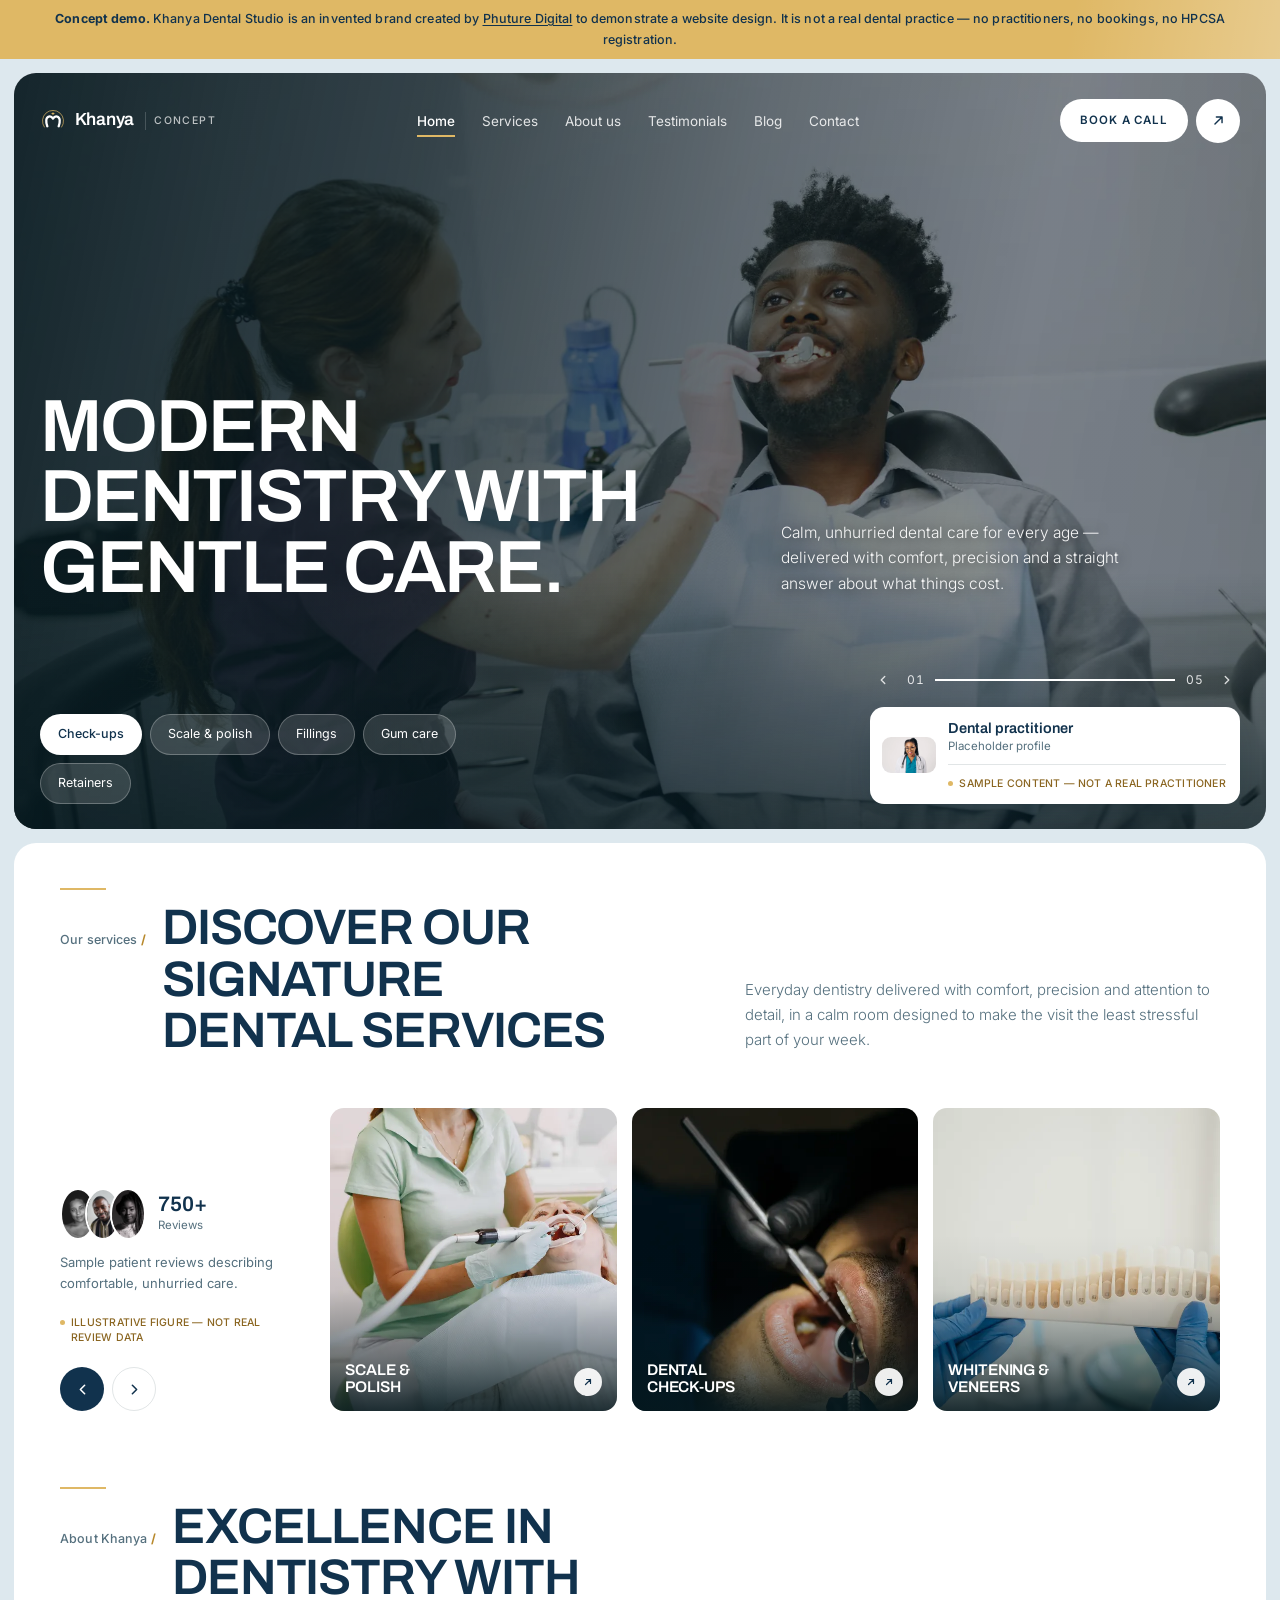
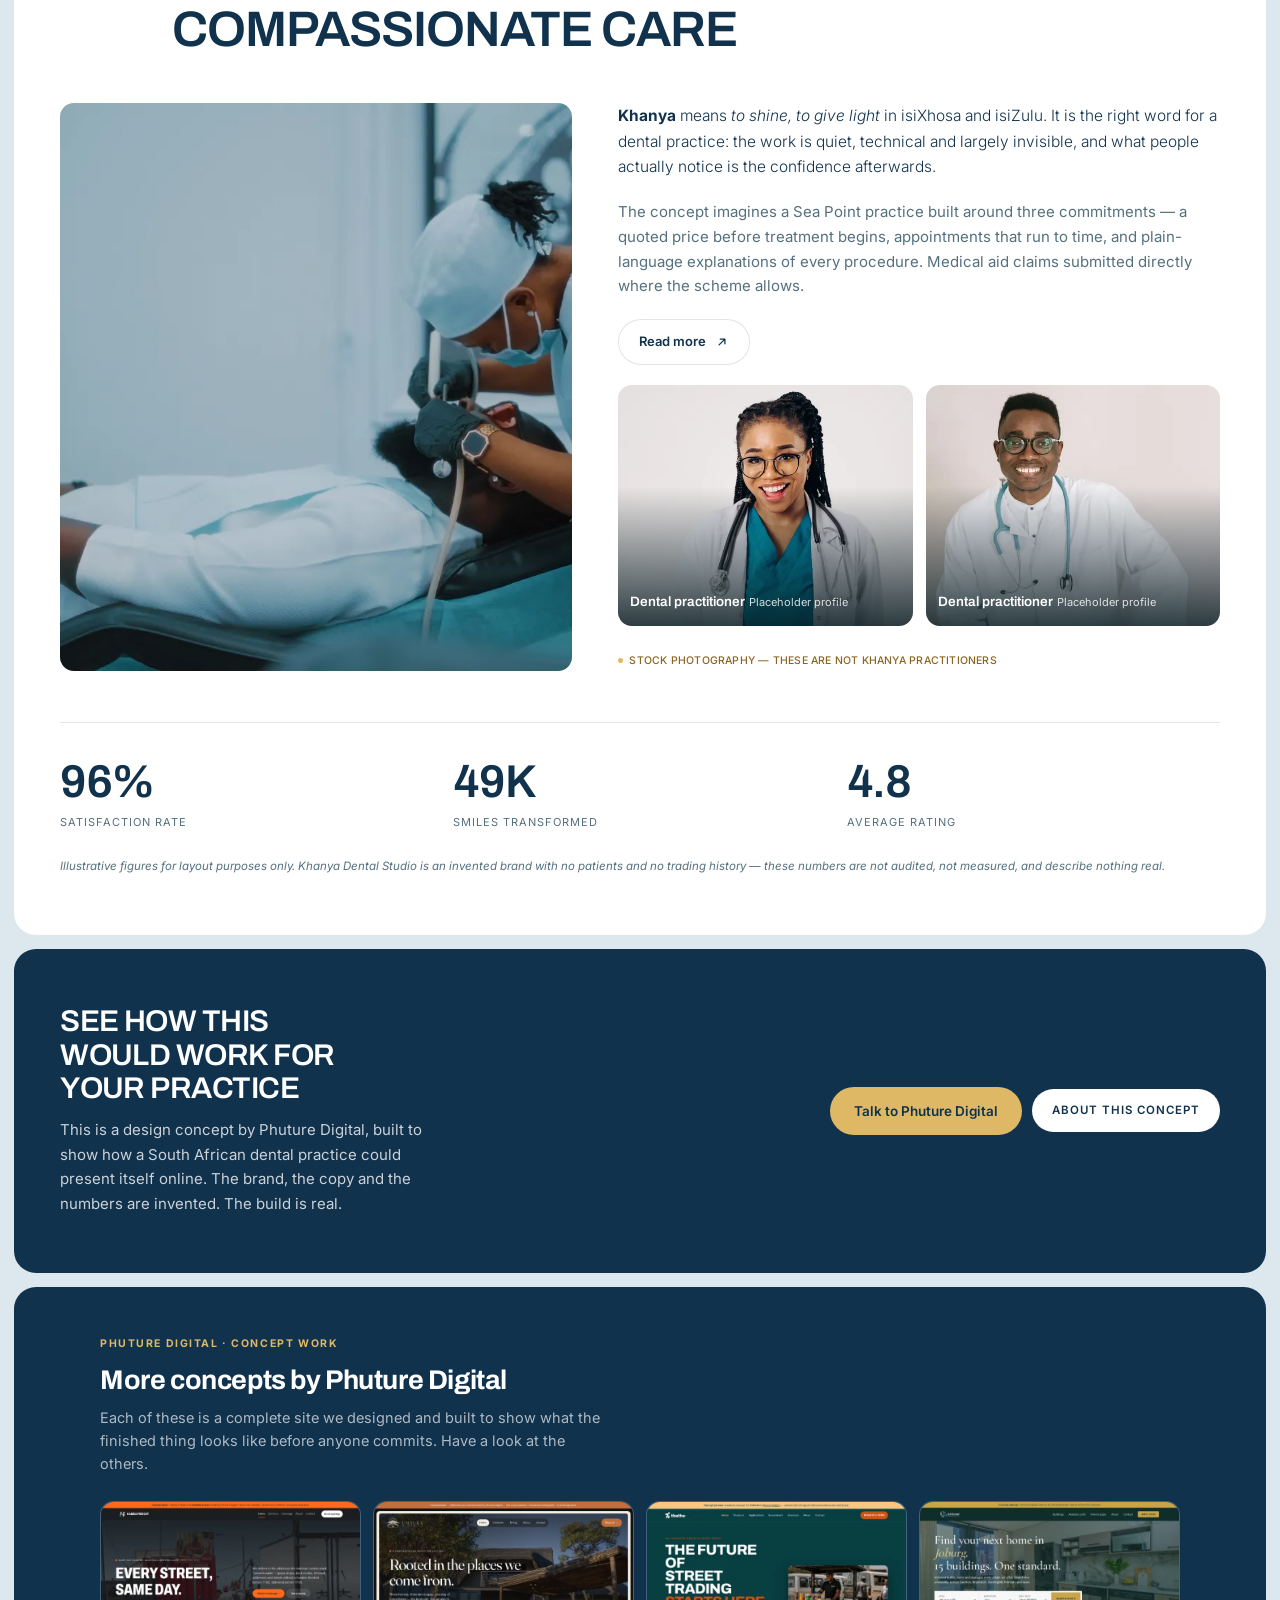
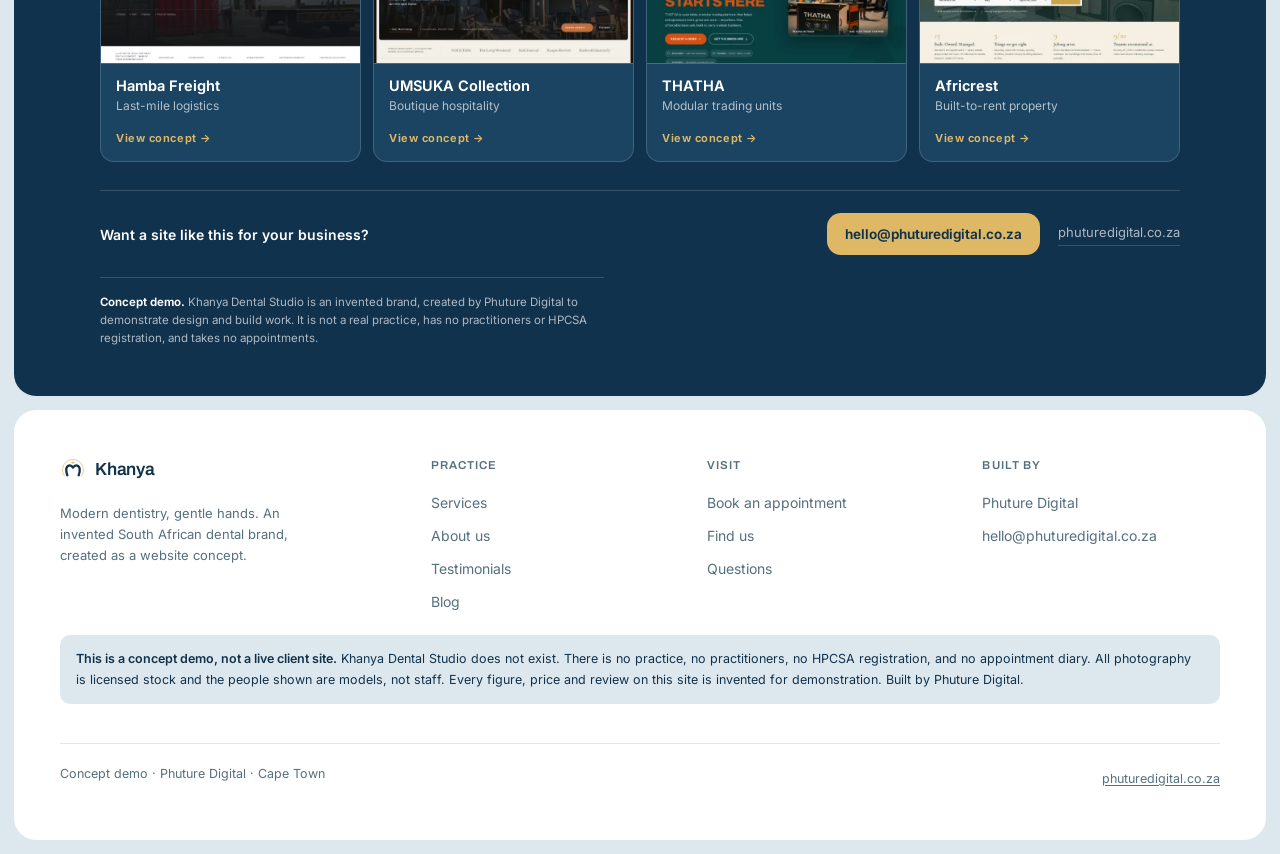
==== commit 73034342: "Go 2-up on phones in the cross-link grid Four full-width thumbnails stacked to roughly 1800px on a 3" ====
--- a/index.html
+++ b/index.html
@@ -293,6 +293,7 @@
 
   <!-- ==================== FOOTER ==================== -->
   
+
 
 
 
--- a/styles.css
+++ b/styles.css
@@ -1042,7 +1042,10 @@
 }
 .pd-network-grid {
   list-style: none; margin: 0 0 28px; padding: 0;
-  display: grid; grid-template-columns: repeat(auto-fit, minmax(200px, 1fr)); gap: 12px;
+  /* 150px min keeps all four on one row on desktop (auto-fit collapses the empty
+     tracks), goes 2-up on phones instead of a ~1800px stack, and avoids the
+     awkward 3+1 wrap a 200px min produces around tablet width. */
+  display: grid; grid-template-columns: repeat(auto-fit, minmax(150px, 1fr)); gap: 12px;
 }
 .pd-network-card { margin: 0; }
 .pd-network-card a {
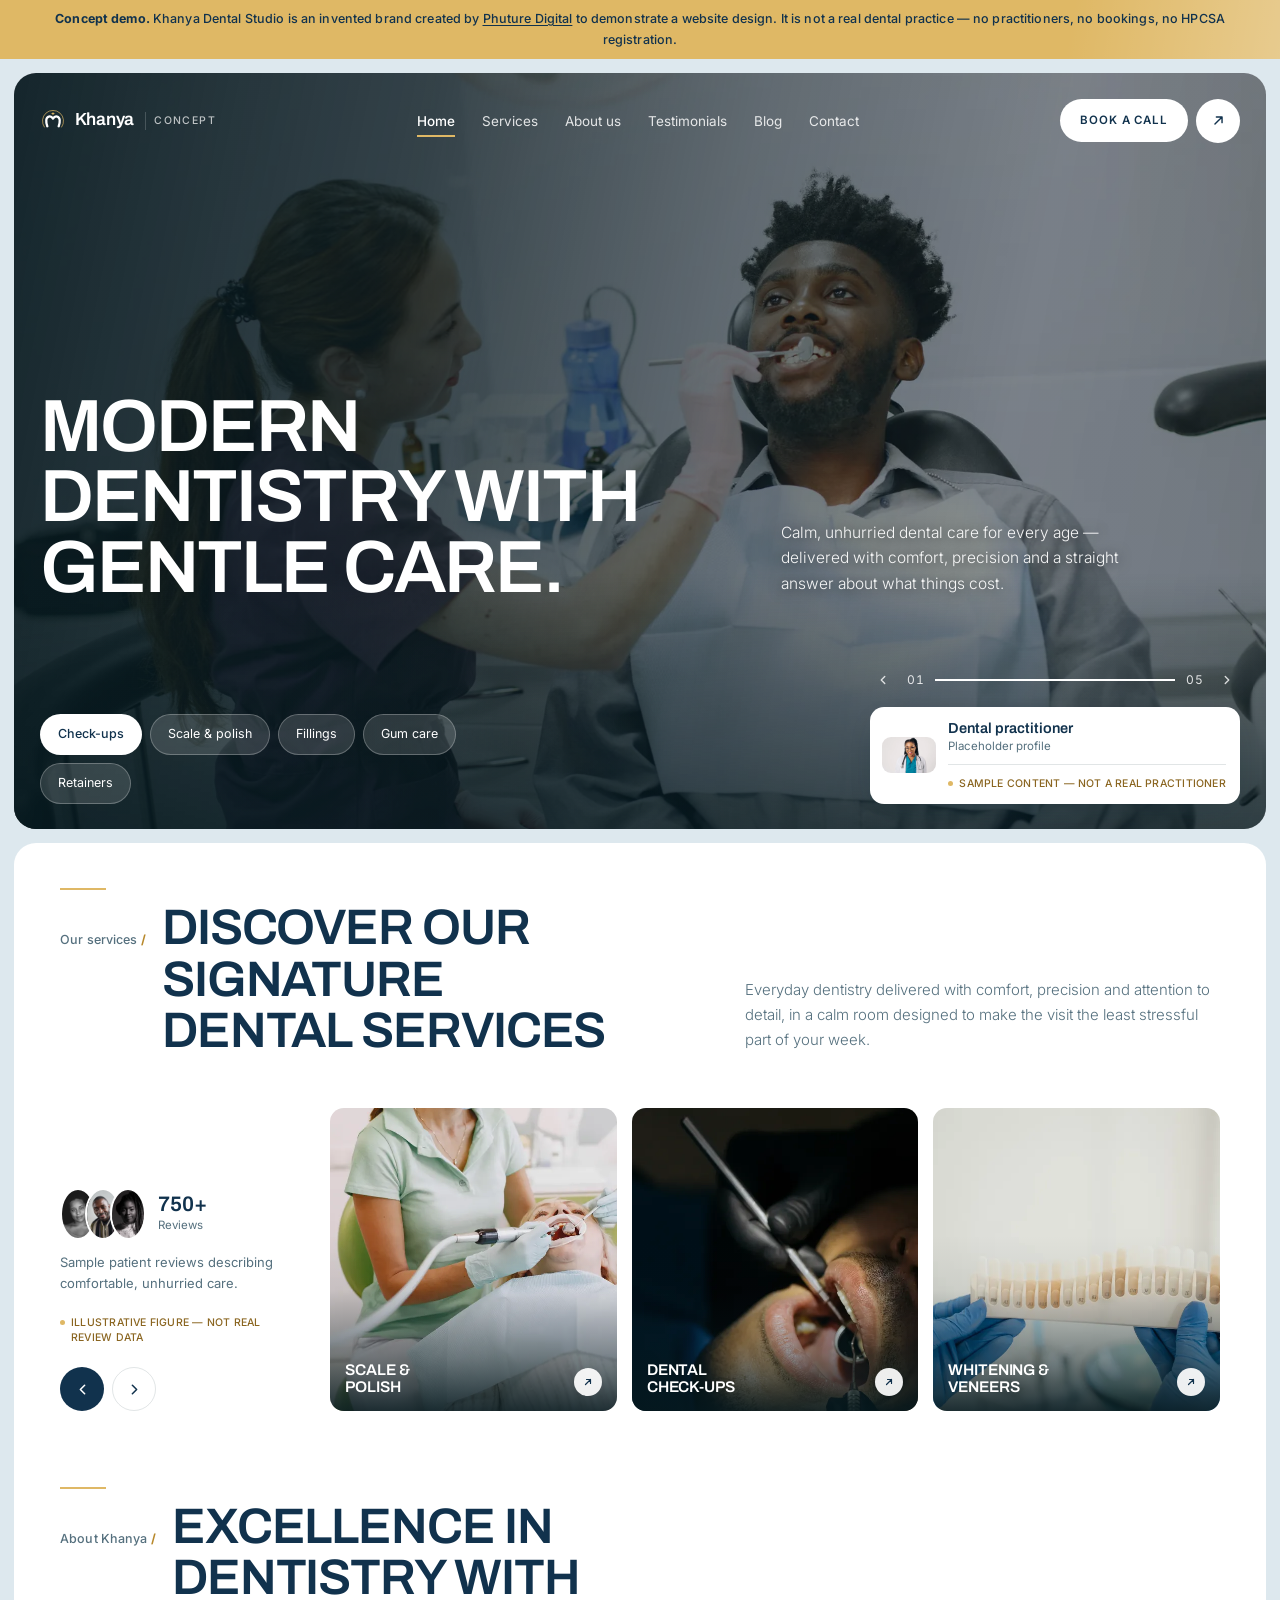
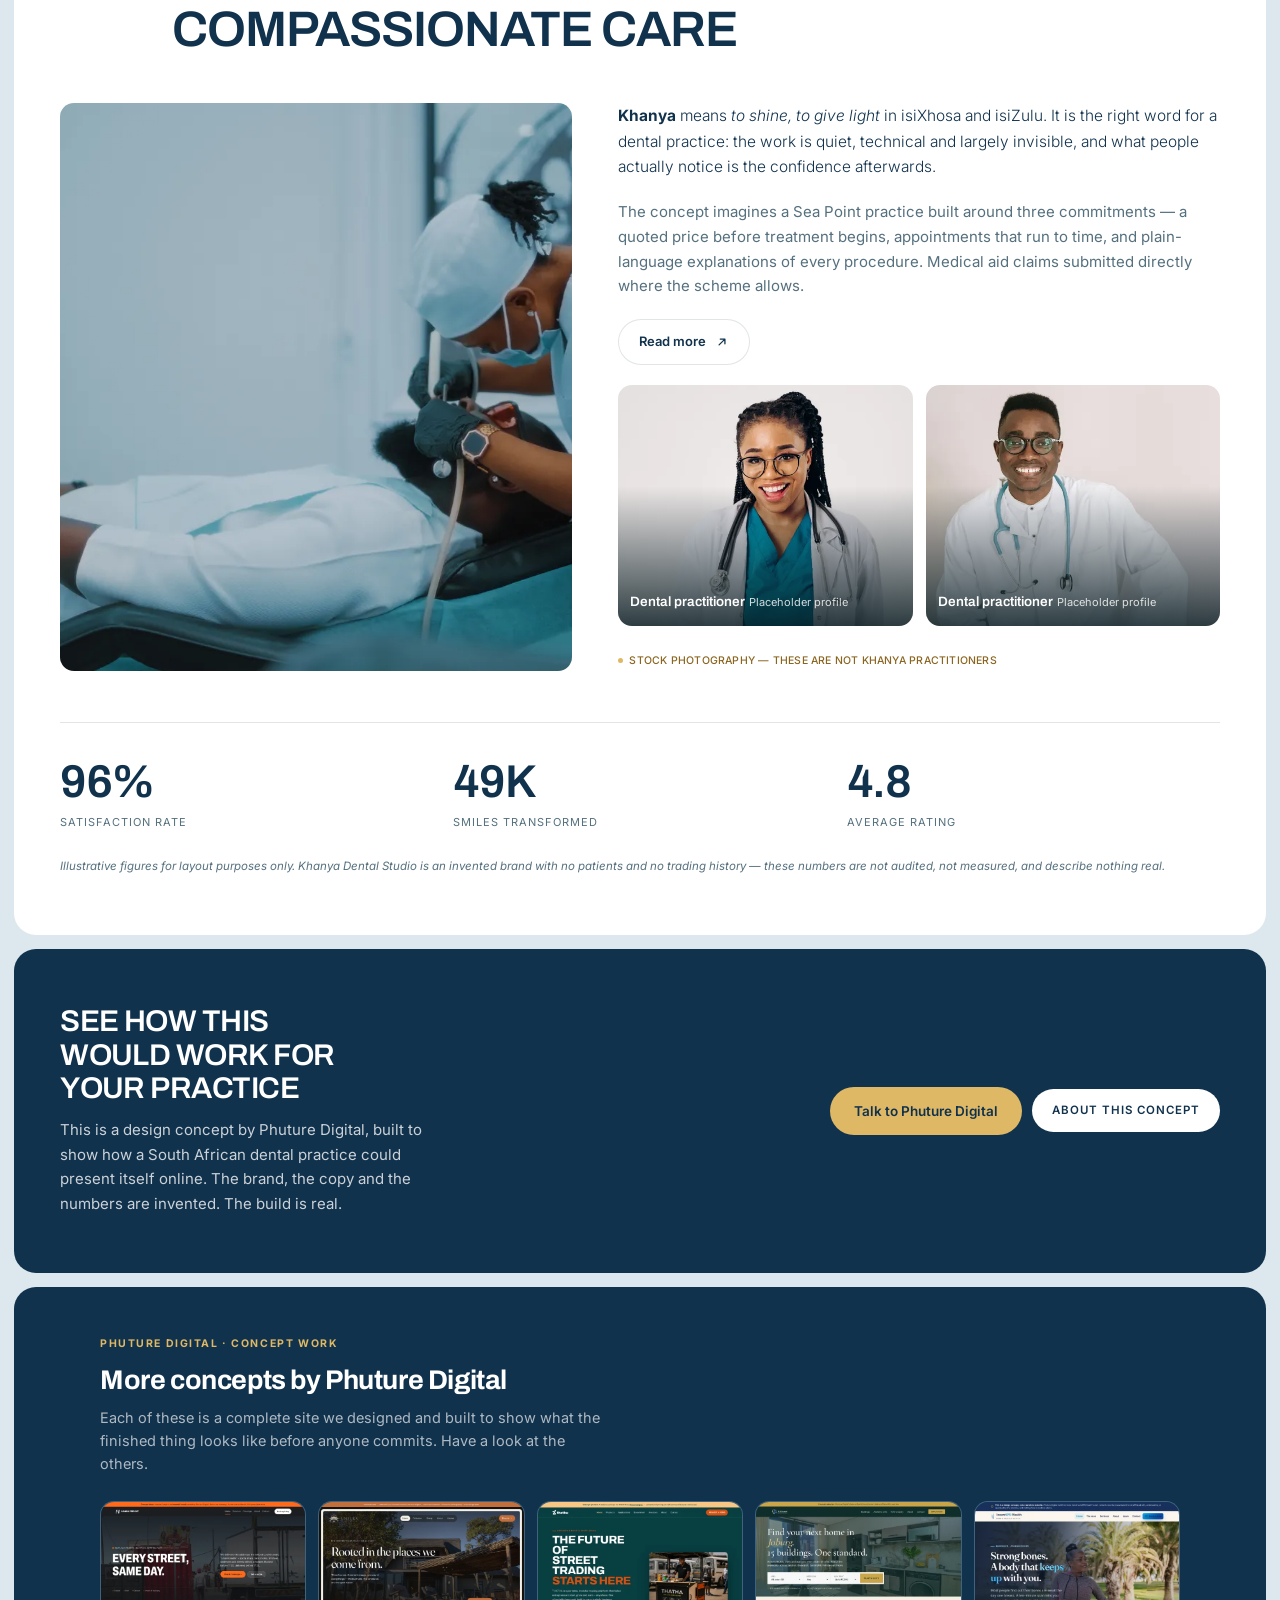
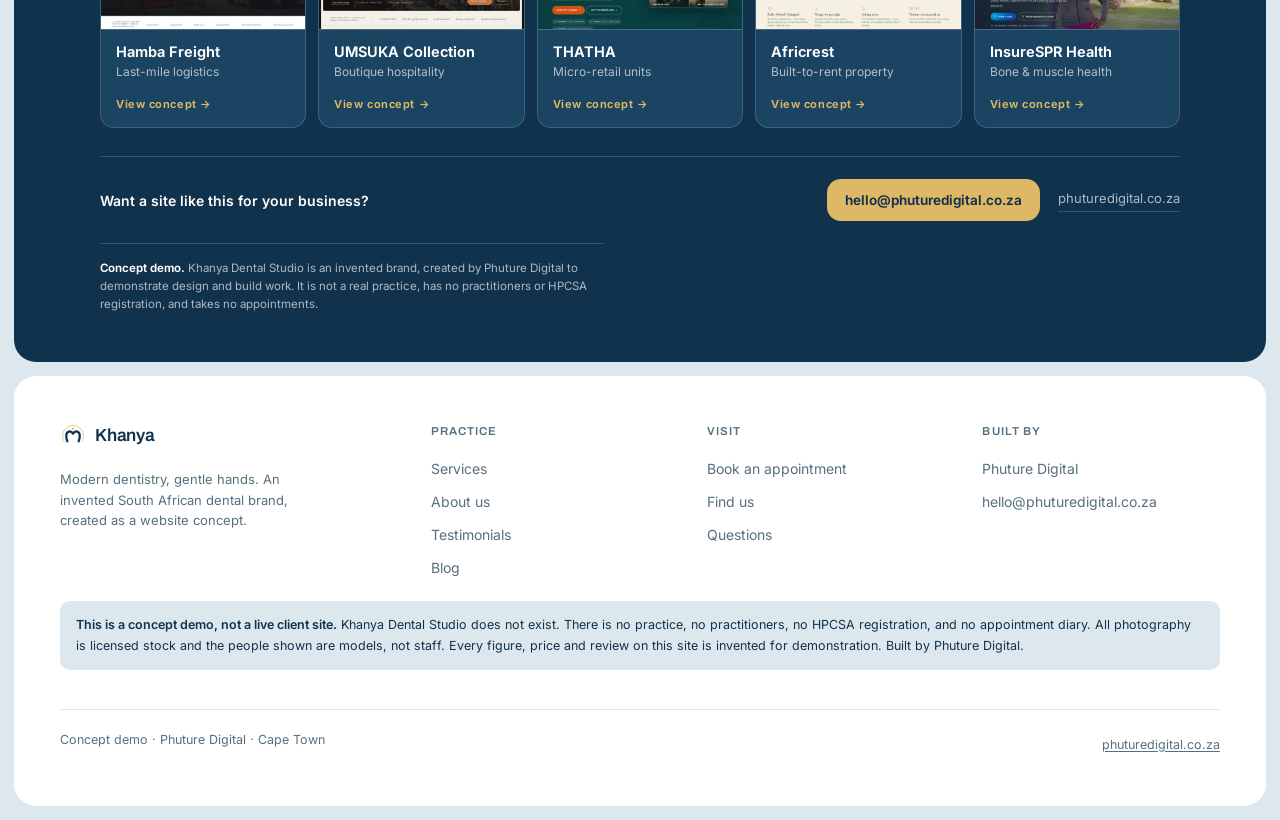
==== commit febfd2c9: "Add InsureSPR Health as the sixth concept in the network block InsureSPR Health is a bone and muscle" ====
--- a/index.html
+++ b/index.html
@@ -297,6 +297,8 @@
 
 
 
+
+
 <!-- pd-network:start -->
 <section class="pd-network" aria-labelledby="pd-network-title">
   <div class="pd-network-inner">
@@ -332,7 +334,7 @@
                  width="640" height="400" loading="lazy" decoding="async">
             <span class="pd-network-body">
               <span class="pd-network-name">THATHA</span>
-              <span class="pd-network-sector">Modular trading units</span>
+              <span class="pd-network-sector">Micro-retail units</span>
               <span class="pd-network-go">View concept &rarr;</span>
             </span>
           </a>
@@ -348,6 +350,17 @@
             </span>
           </a>
         </li>
+        <li class="pd-network-card">
+          <a href="https://insurespr-concept.phuturedigital.co.za">
+            <img class="pd-network-thumb" src="/pd-concepts/insurespr.webp" alt=""
+                 width="640" height="400" loading="lazy" decoding="async">
+            <span class="pd-network-body">
+              <span class="pd-network-name">InsureSPR Health</span>
+              <span class="pd-network-sector">Bone &amp; muscle health</span>
+              <span class="pd-network-go">View concept &rarr;</span>
+            </span>
+          </a>
+        </li>
     </ul>
     <div class="pd-network-cta">
       <p>Want a site like this for your business?</p>
@@ -358,7 +371,6 @@
   </div>
 </section>
 <!-- pd-network:end -->
-
 <footer class="foot">
     <div class="foot-top">
       <div>
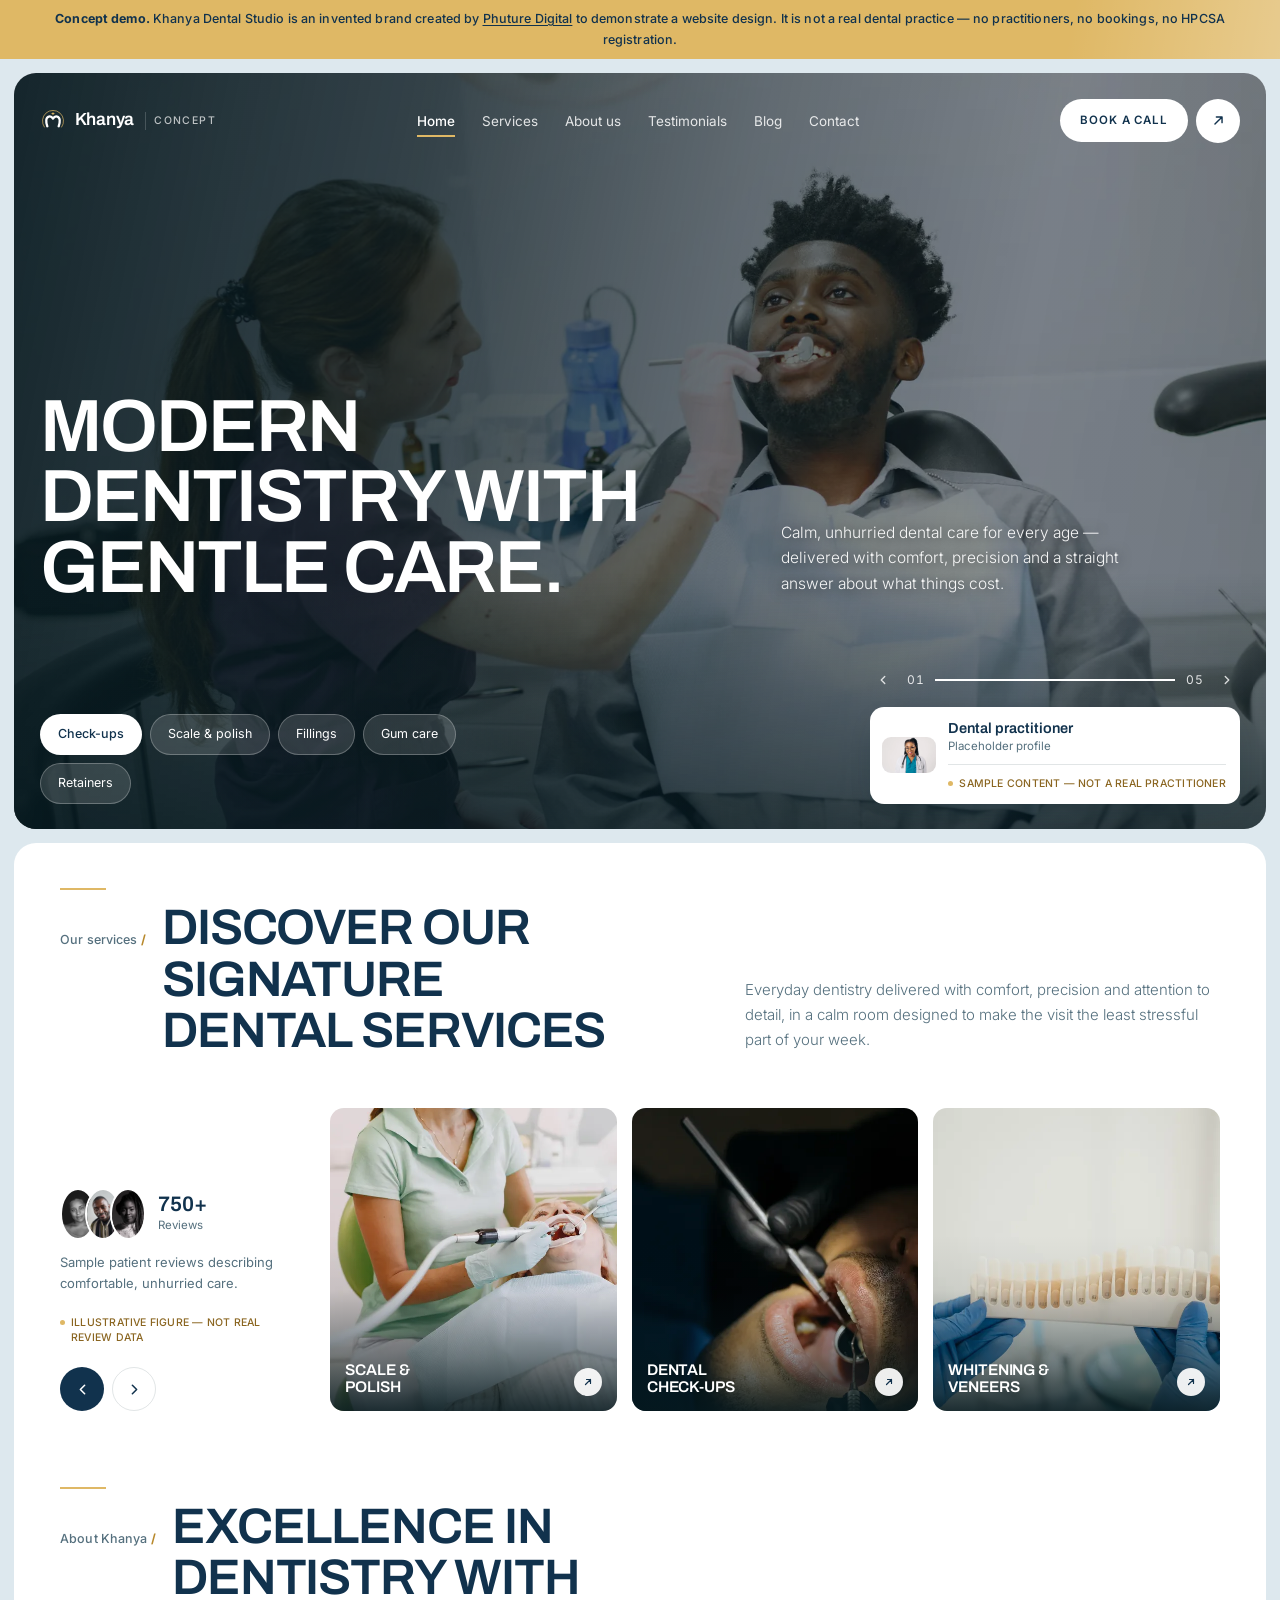
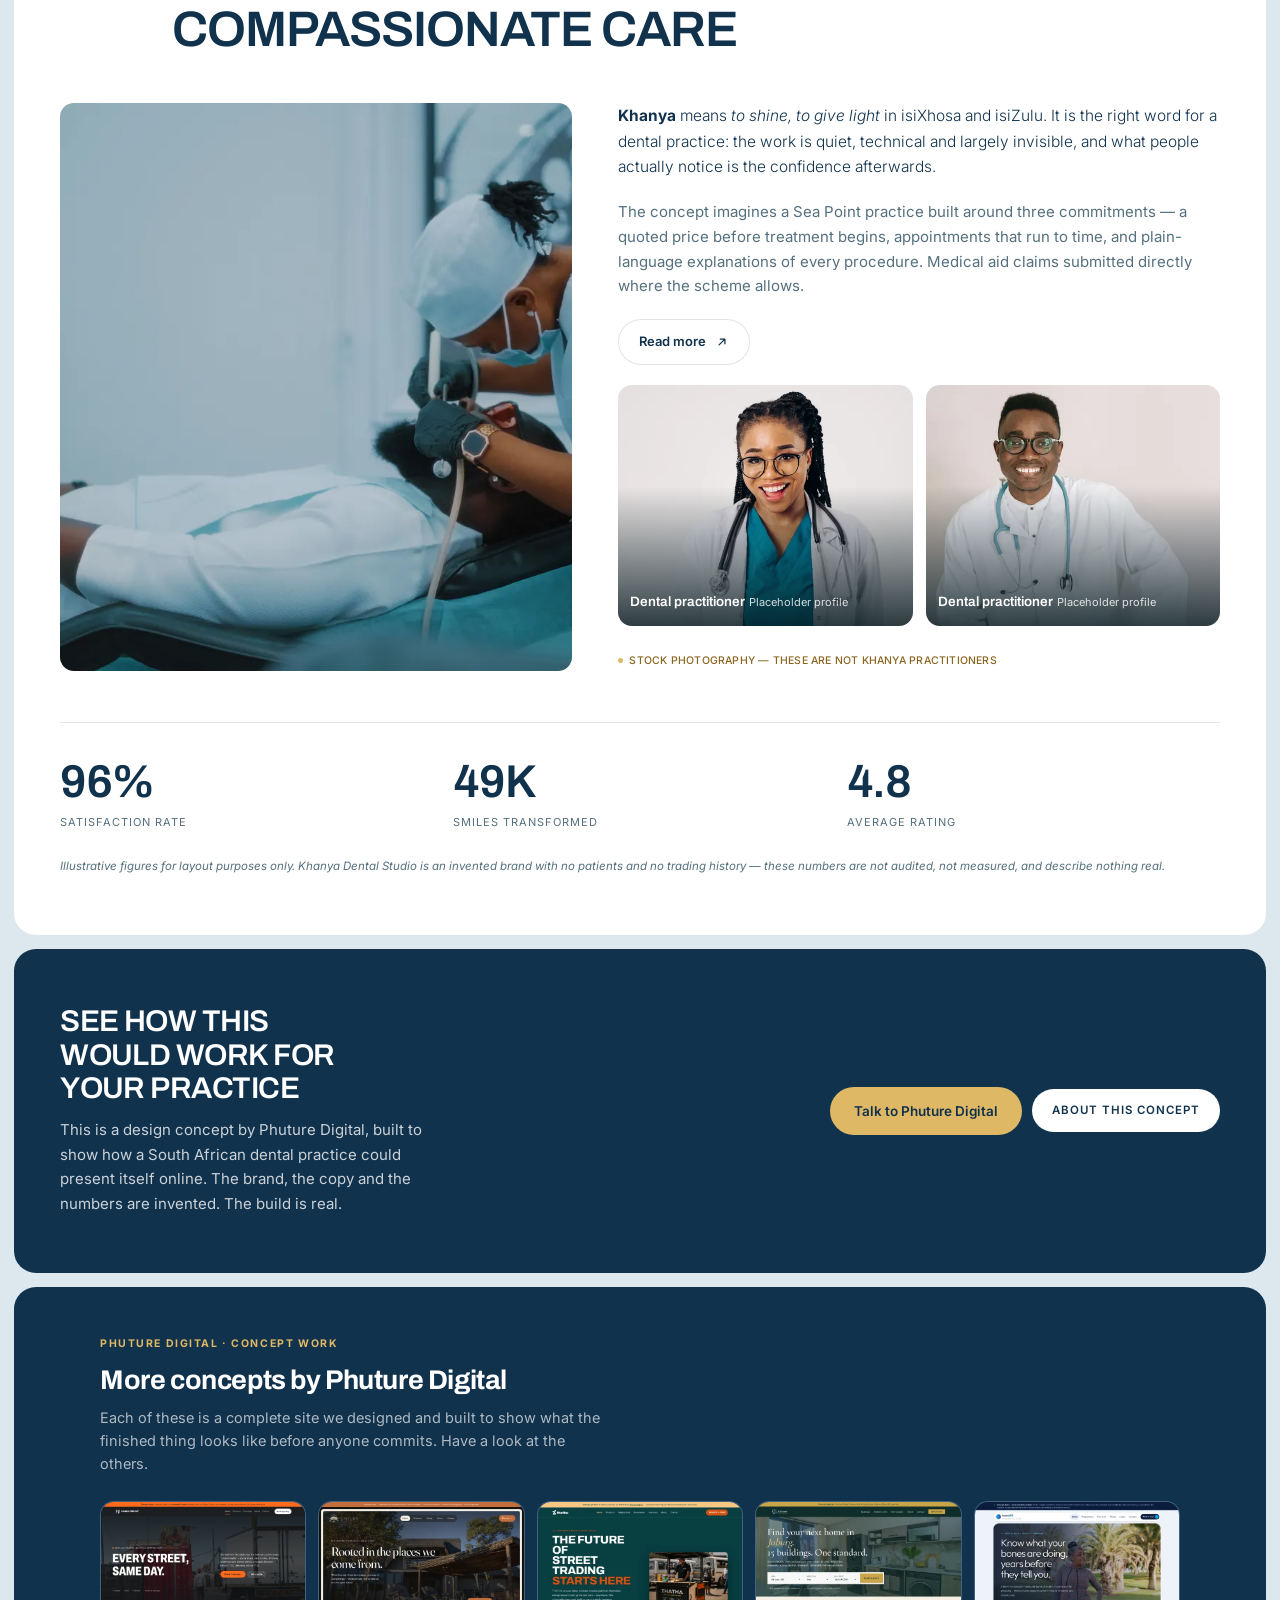
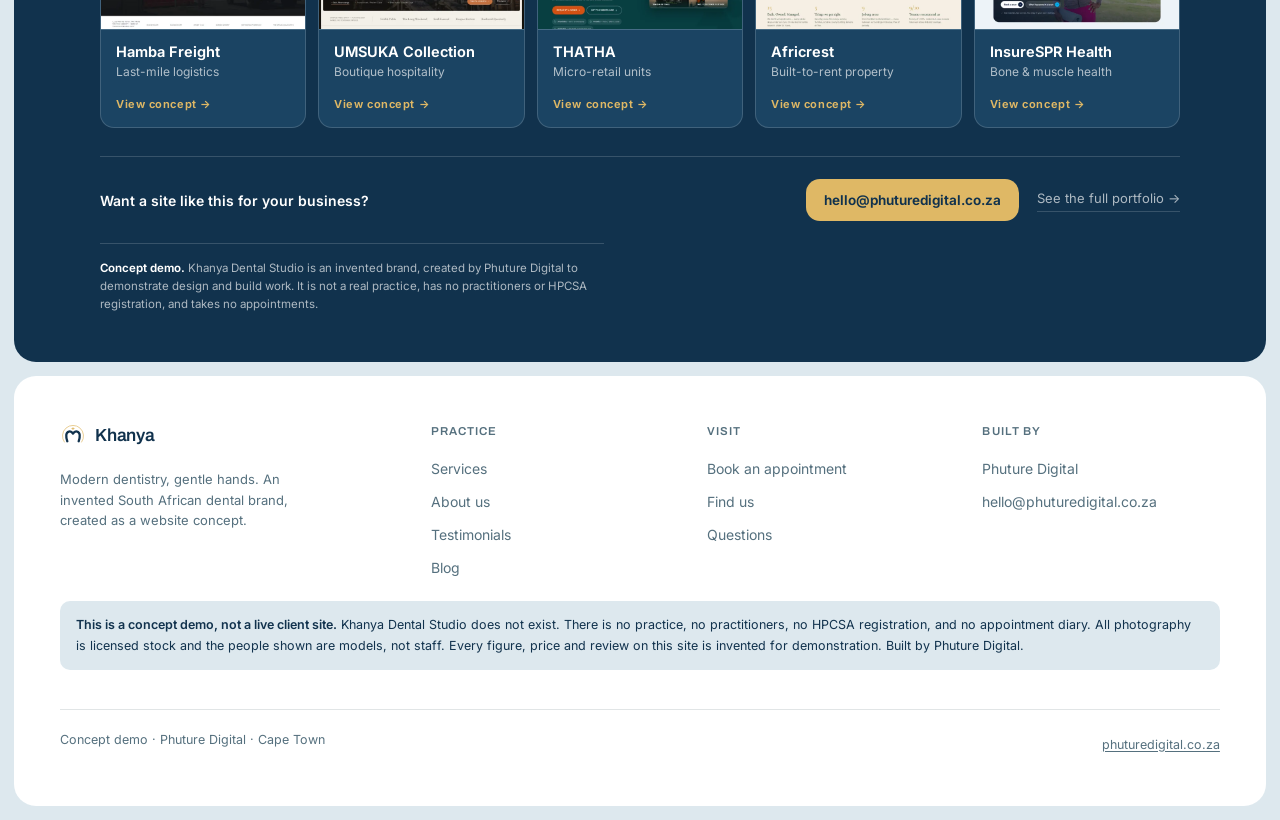
==== commit d08c794a: "chore: point the network block at the Phuture Digital portfolio The pd-network CTA linked the bare d" ====
--- a/index.html
+++ b/index.html
@@ -365,7 +365,7 @@
     <div class="pd-network-cta">
       <p>Want a site like this for your business?</p>
       <a class="pd-network-btn" href="mailto:hello@phuturedigital.co.za">hello@phuturedigital.co.za</a>
-      <a class="pd-network-link" href="https://www.phuturedigital.co.za" rel="noopener">phuturedigital.co.za</a>
+      <a class="pd-network-link" href="https://www.phuturedigital.co.za/portfolio" rel="noopener">See the full portfolio &rarr;</a>
     </div>
     <p class="pd-network-mark"><strong>Concept demo.</strong> Khanya Dental Studio is an invented brand, created by Phuture Digital to demonstrate design and build work. It is not a real practice, has no practitioners or HPCSA registration, and takes no appointments.</p>
   </div>
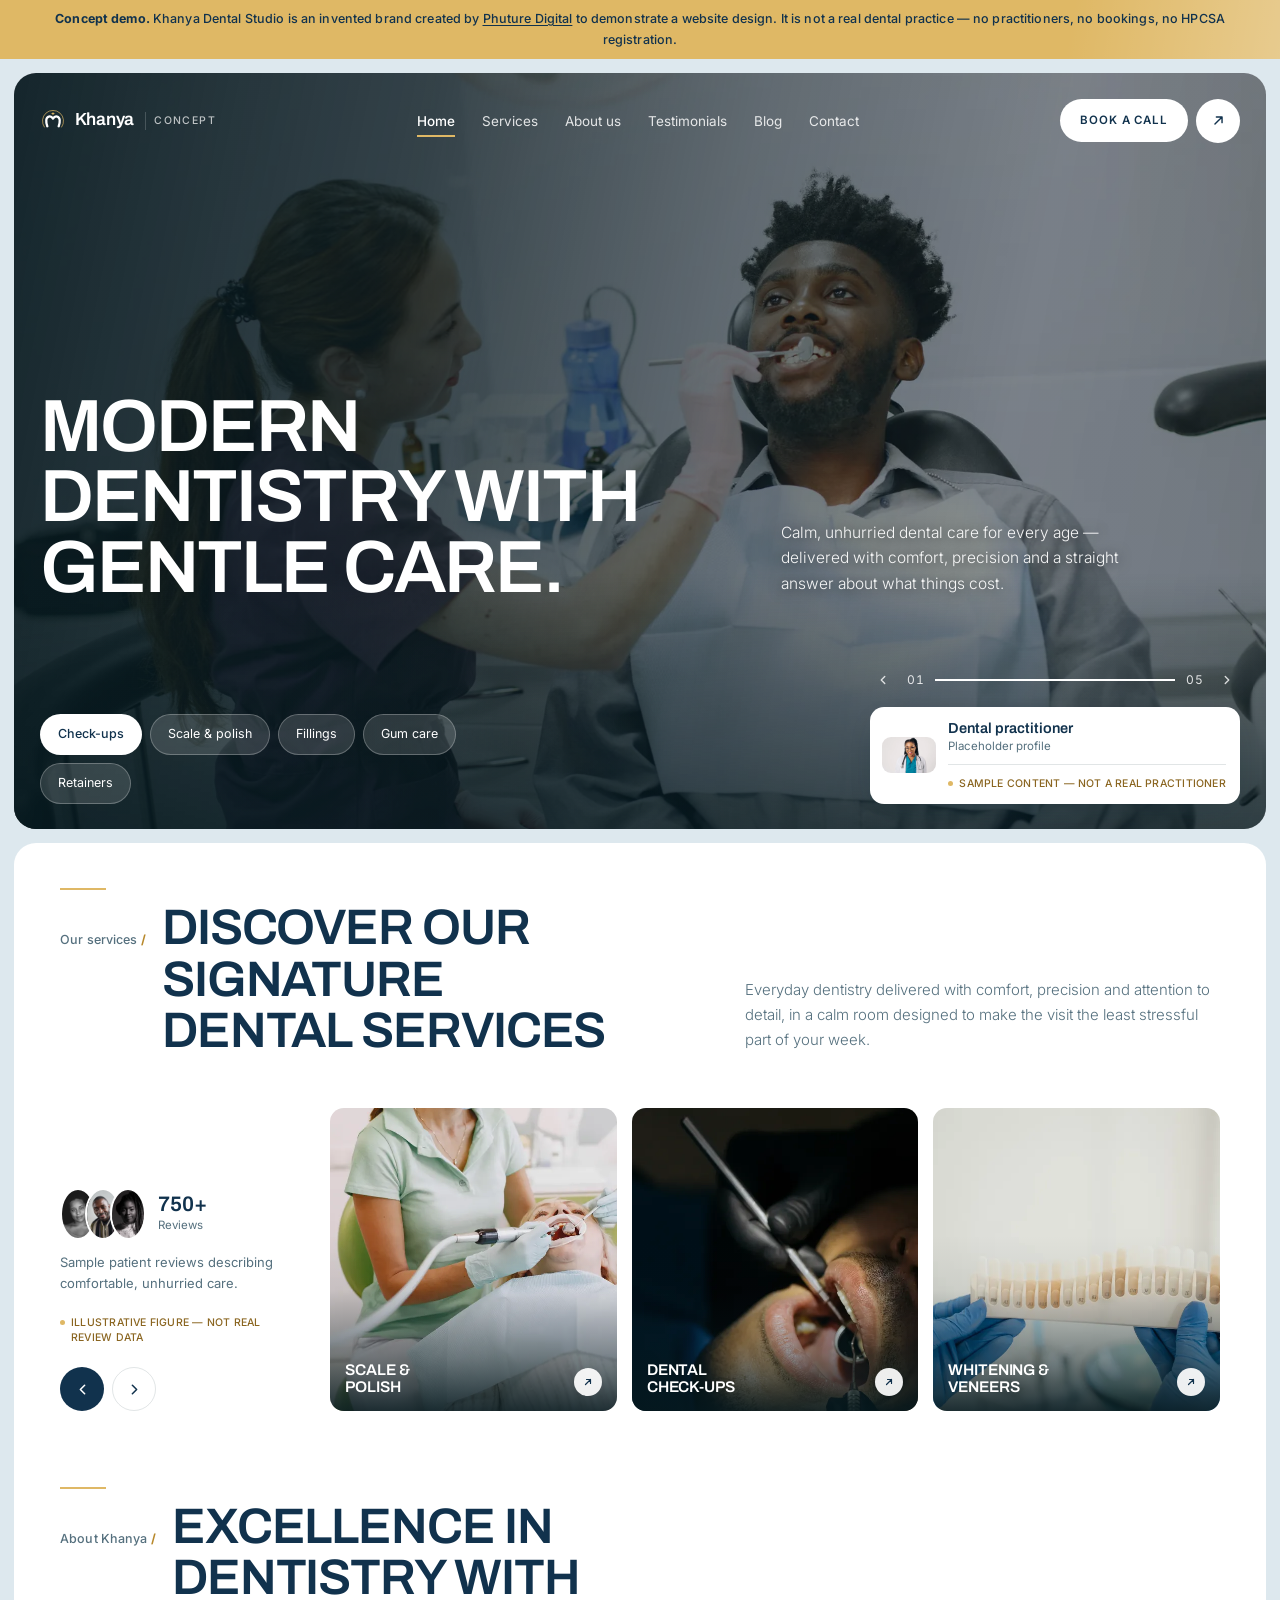
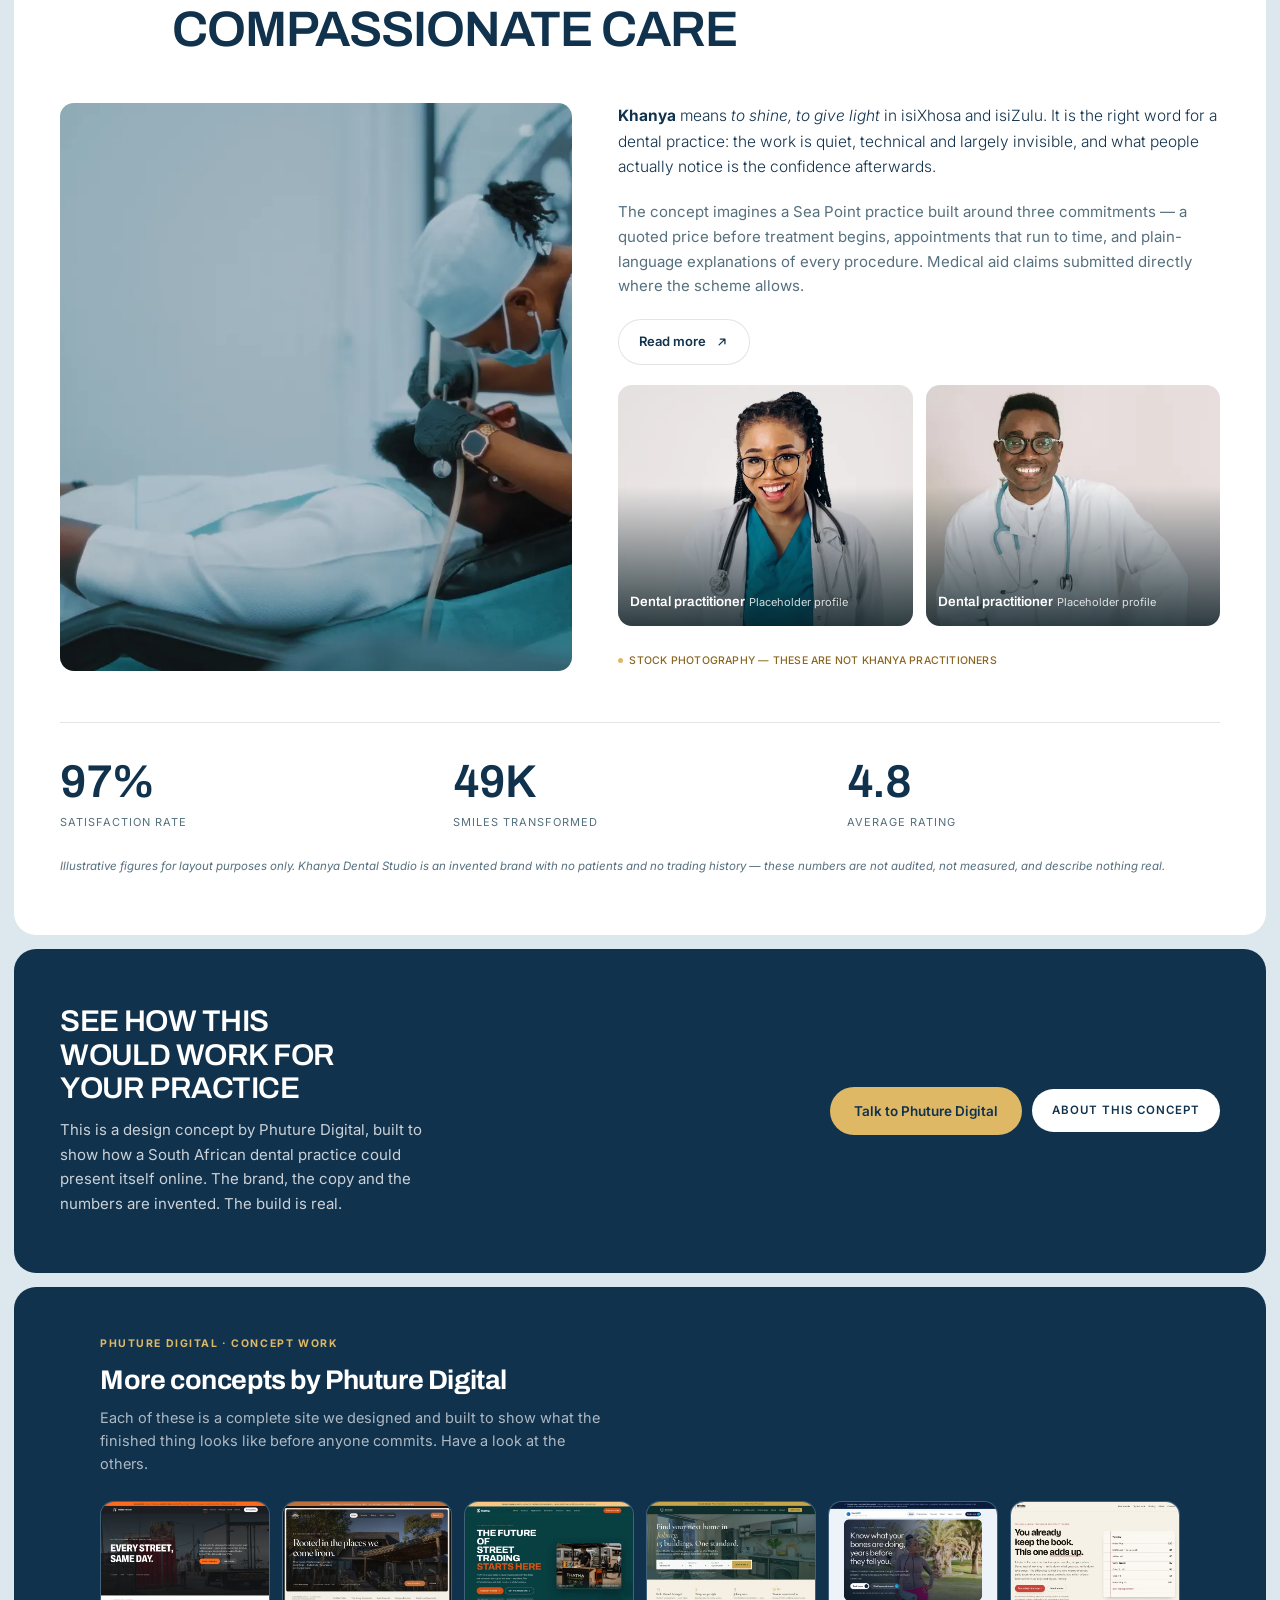
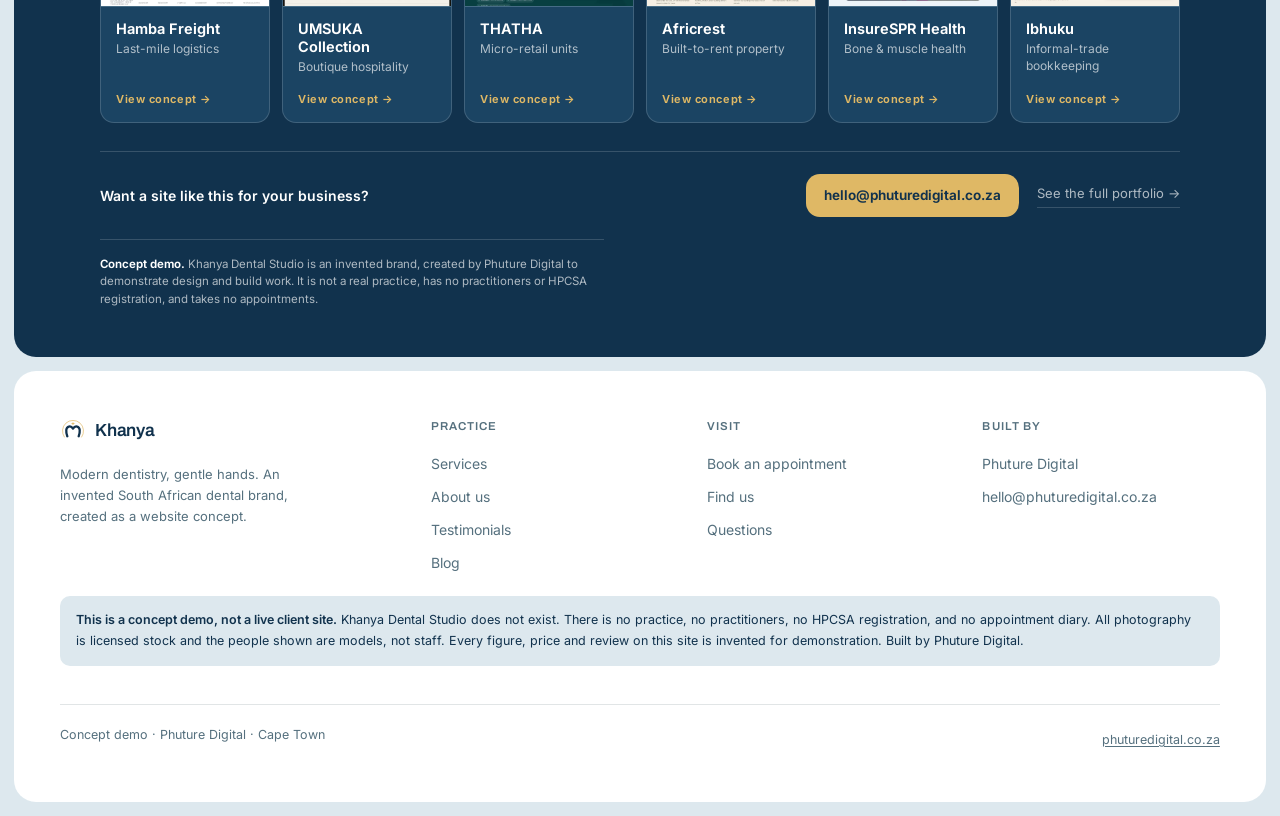
==== commit f9387ab6: "Add Ibhuku to the concept network Seventh concept site: an invented informal-trade bookkeeping produ" ====
--- a/index.html
+++ b/index.html
@@ -361,6 +361,17 @@
             </span>
           </a>
         </li>
+        <li class="pd-network-card">
+          <a href="https://ibhuku-concept.phuturedigital.co.za">
+            <img class="pd-network-thumb" src="/pd-concepts/ibhuku.webp" alt=""
+                 width="640" height="400" loading="lazy" decoding="async">
+            <span class="pd-network-body">
+              <span class="pd-network-name">Ibhuku</span>
+              <span class="pd-network-sector">Informal-trade bookkeeping</span>
+              <span class="pd-network-go">View concept &rarr;</span>
+            </span>
+          </a>
+        </li>
     </ul>
     <div class="pd-network-cta">
       <p>Want a site like this for your business?</p>
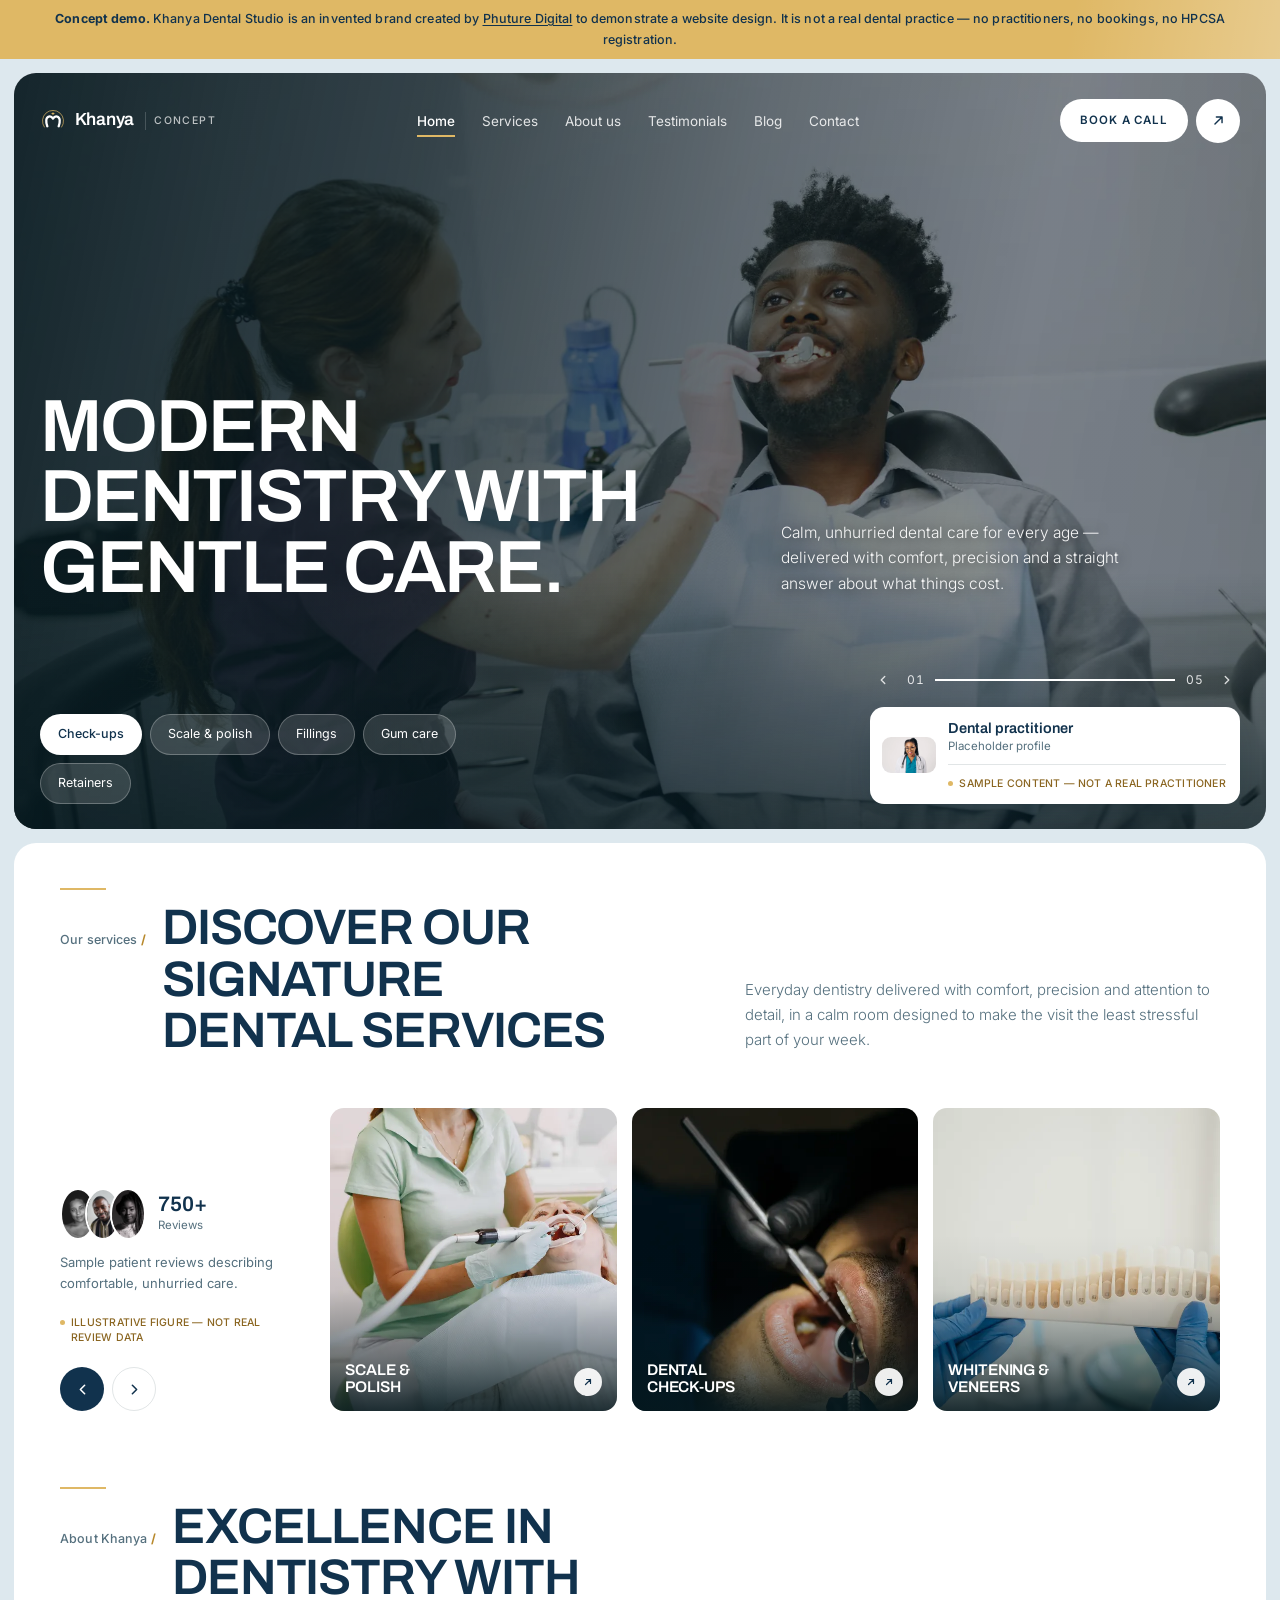
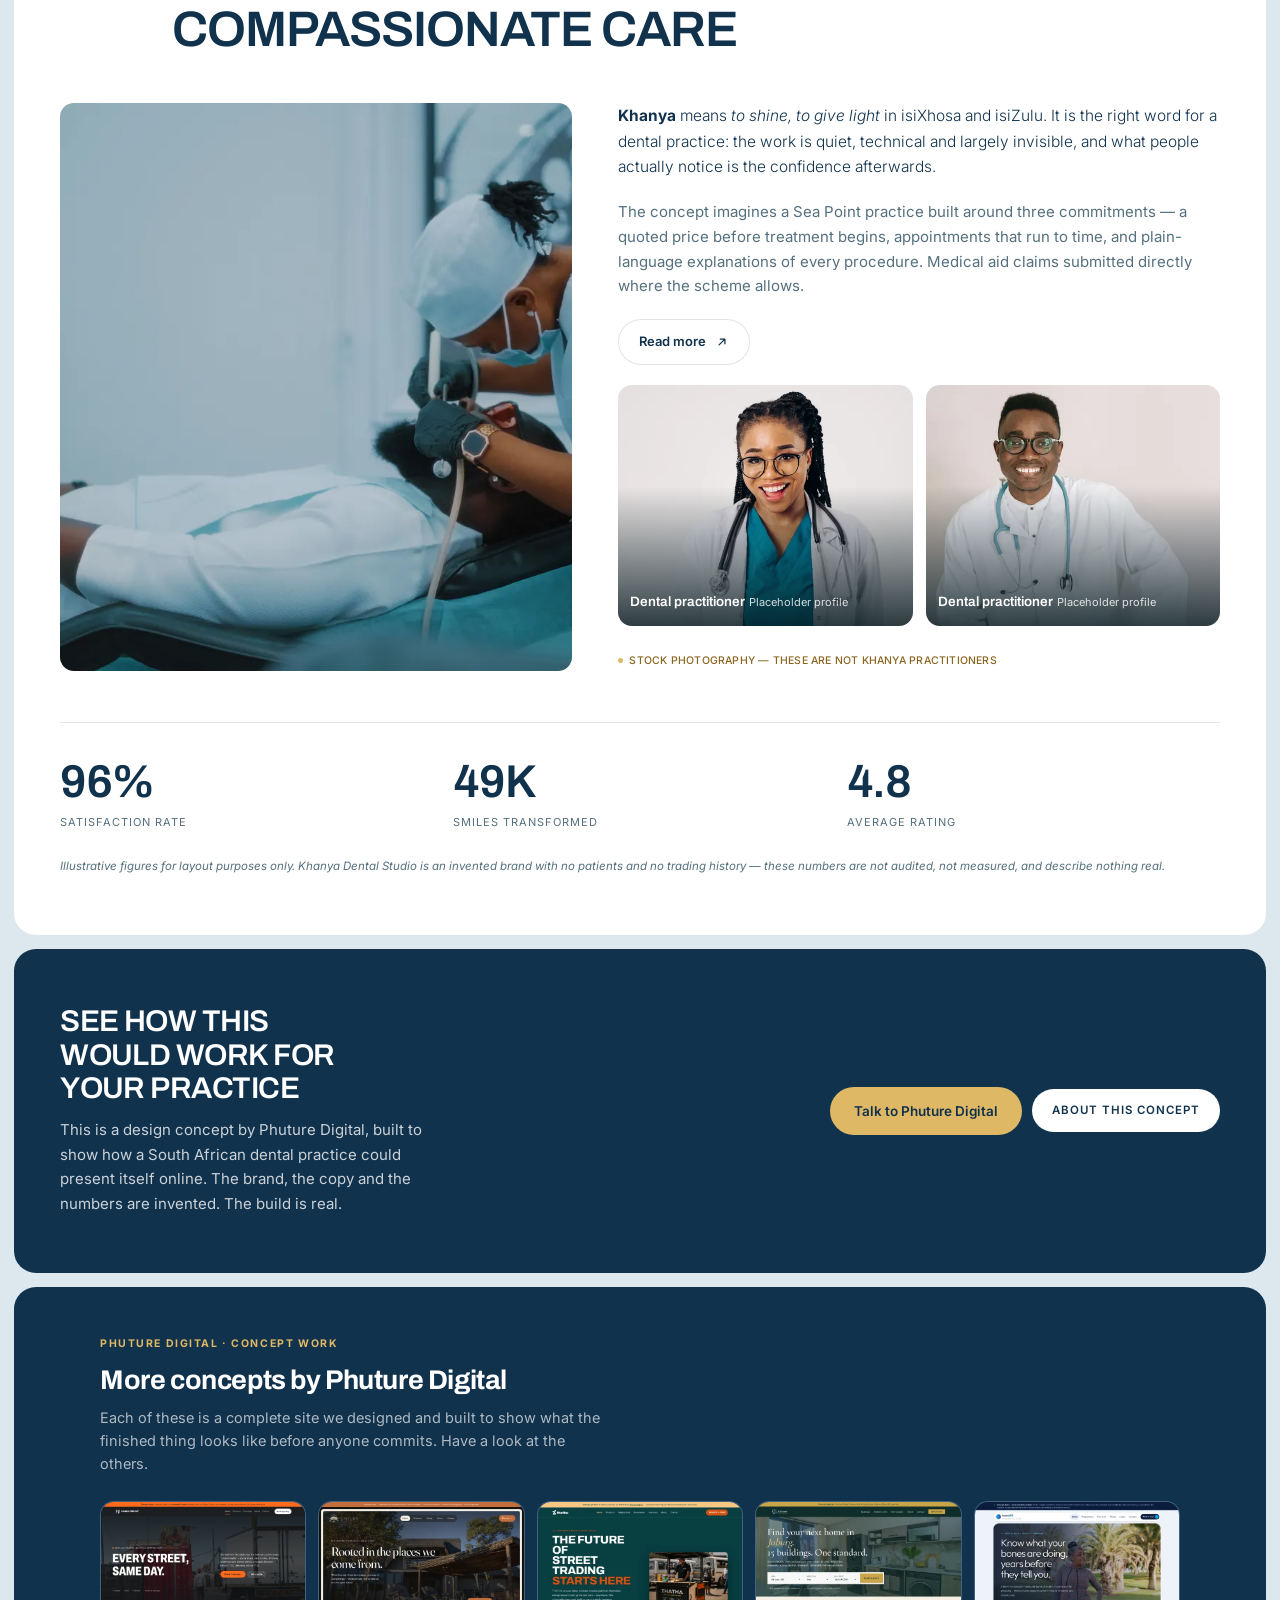
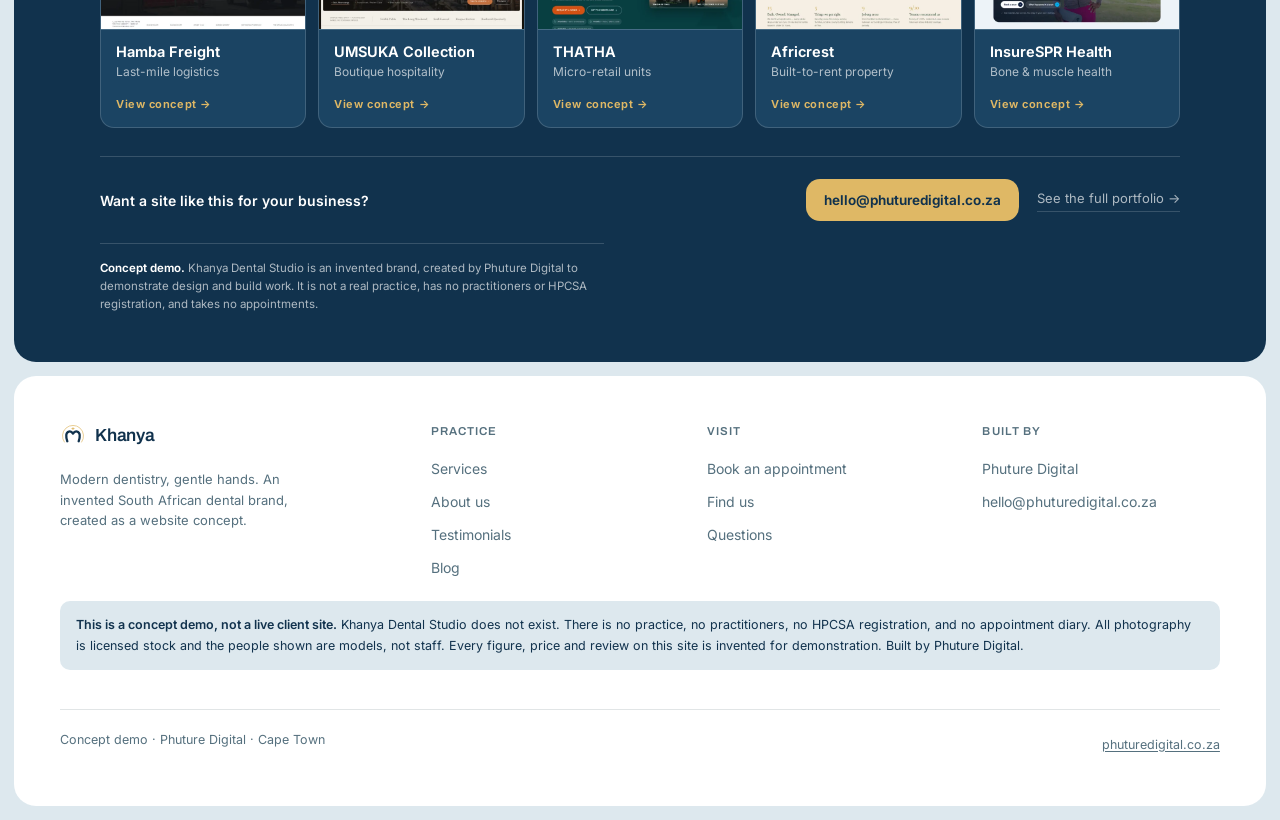
==== commit 7e30d029: "Revert: remove Ibhuku from the concept network The Ibhuku concept has been retired. Removes its card" ====
--- a/index.html
+++ b/index.html
@@ -361,17 +361,6 @@
             </span>
           </a>
         </li>
-        <li class="pd-network-card">
-          <a href="https://ibhuku-concept.phuturedigital.co.za">
-            <img class="pd-network-thumb" src="/pd-concepts/ibhuku.webp" alt=""
-                 width="640" height="400" loading="lazy" decoding="async">
-            <span class="pd-network-body">
-              <span class="pd-network-name">Ibhuku</span>
-              <span class="pd-network-sector">Informal-trade bookkeeping</span>
-              <span class="pd-network-go">View concept &rarr;</span>
-            </span>
-          </a>
-        </li>
     </ul>
     <div class="pd-network-cta">
       <p>Want a site like this for your business?</p>
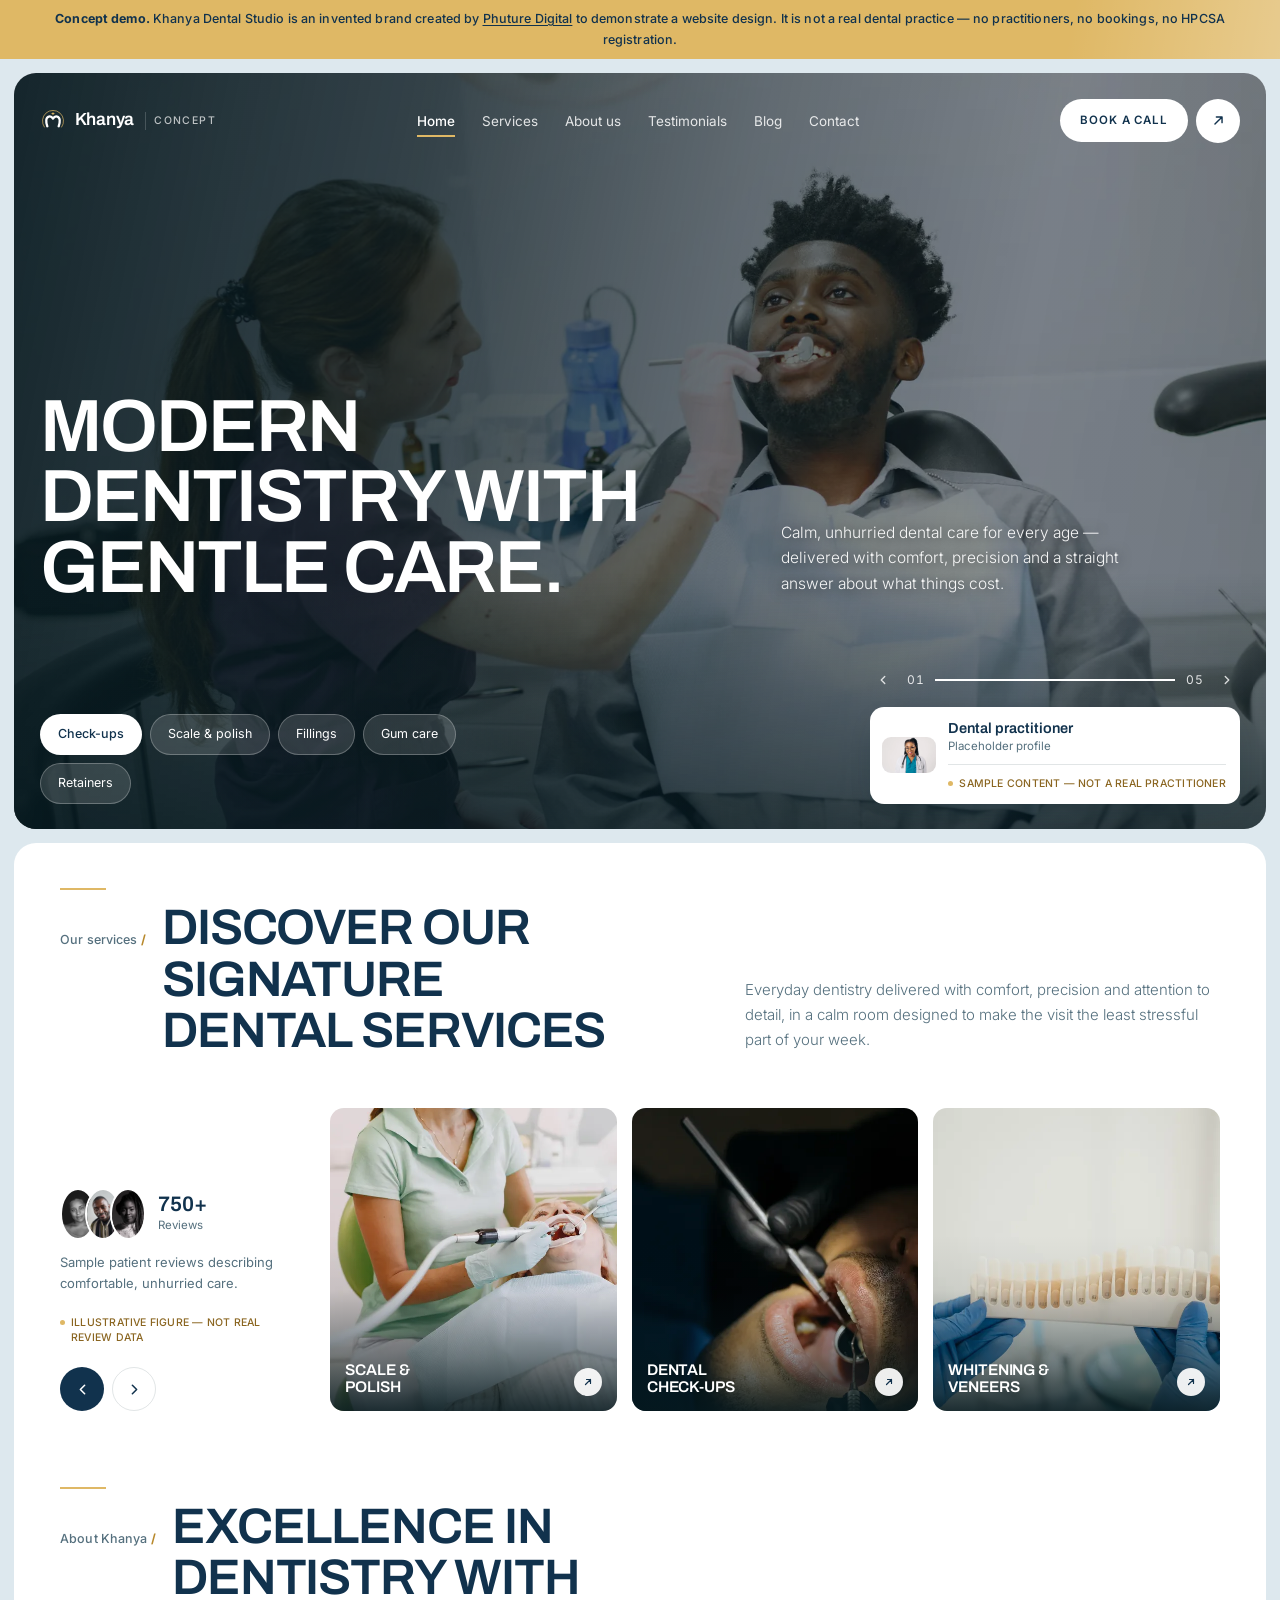
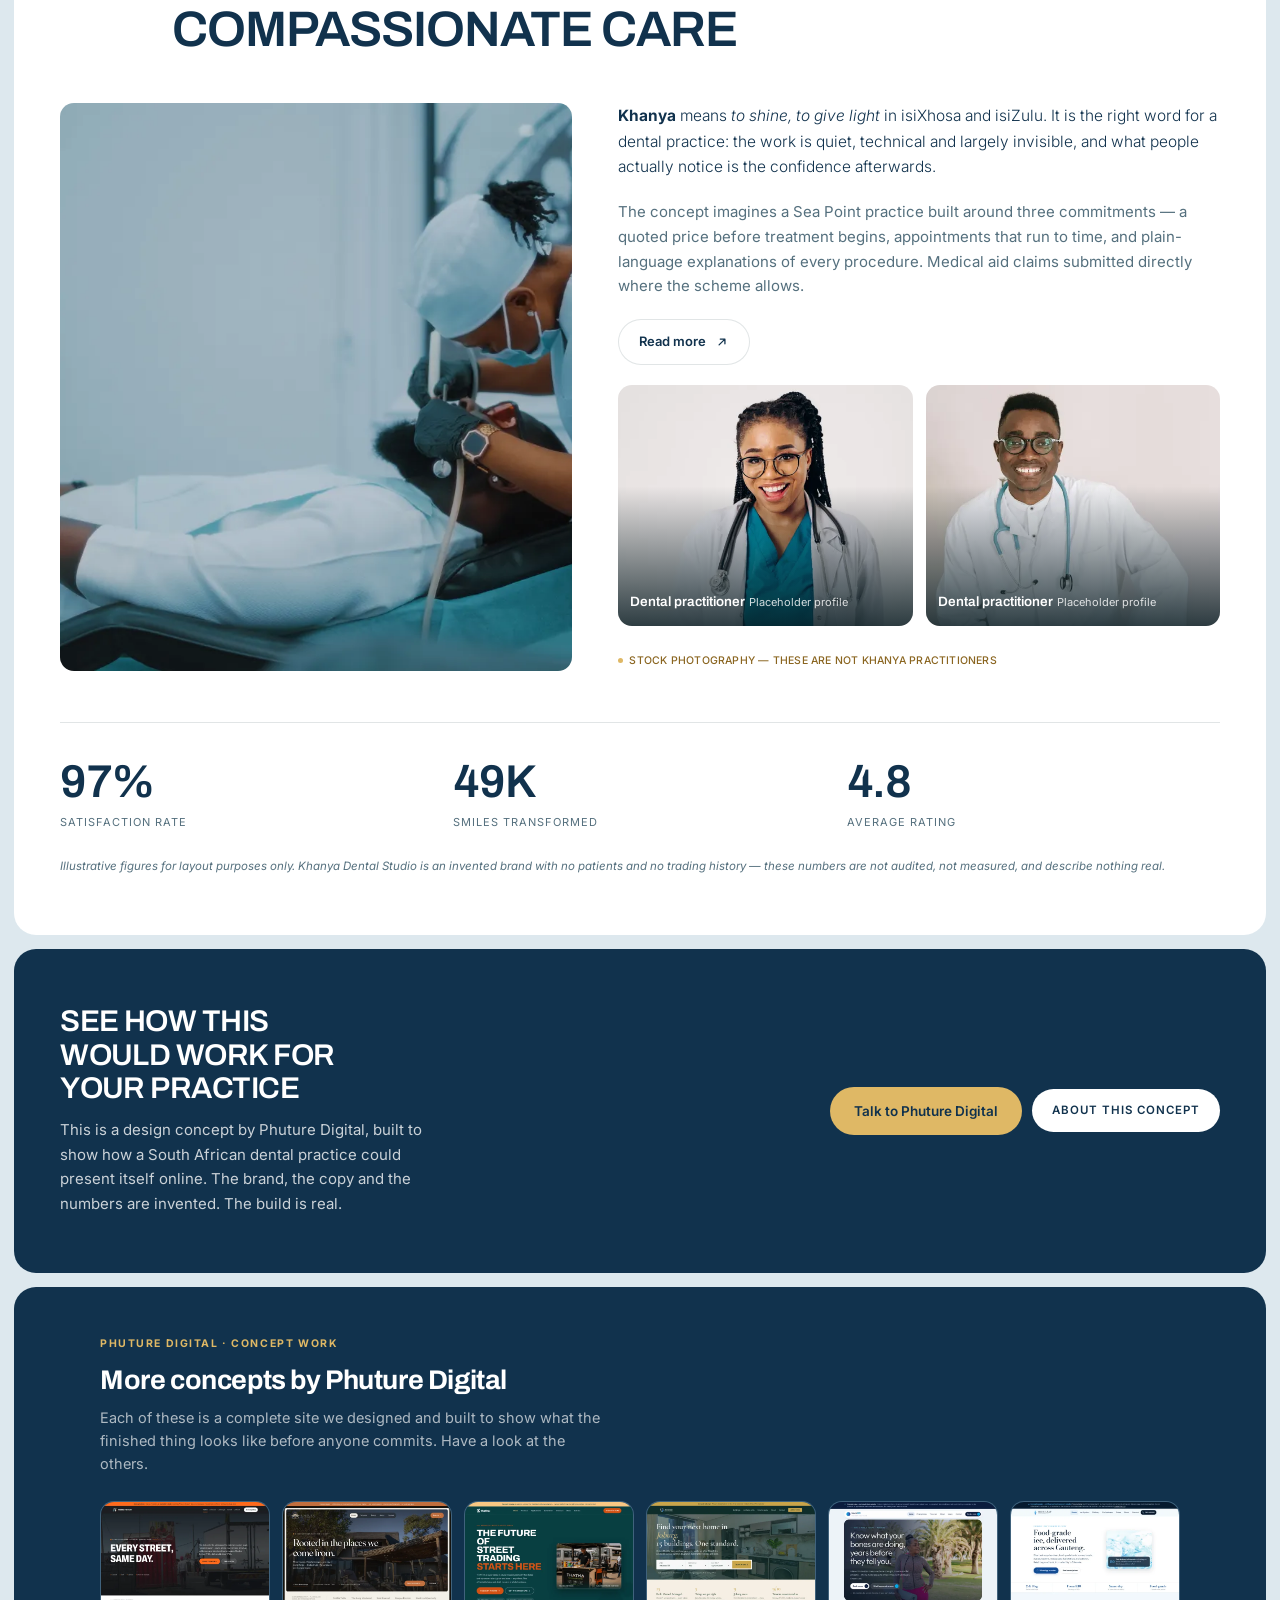
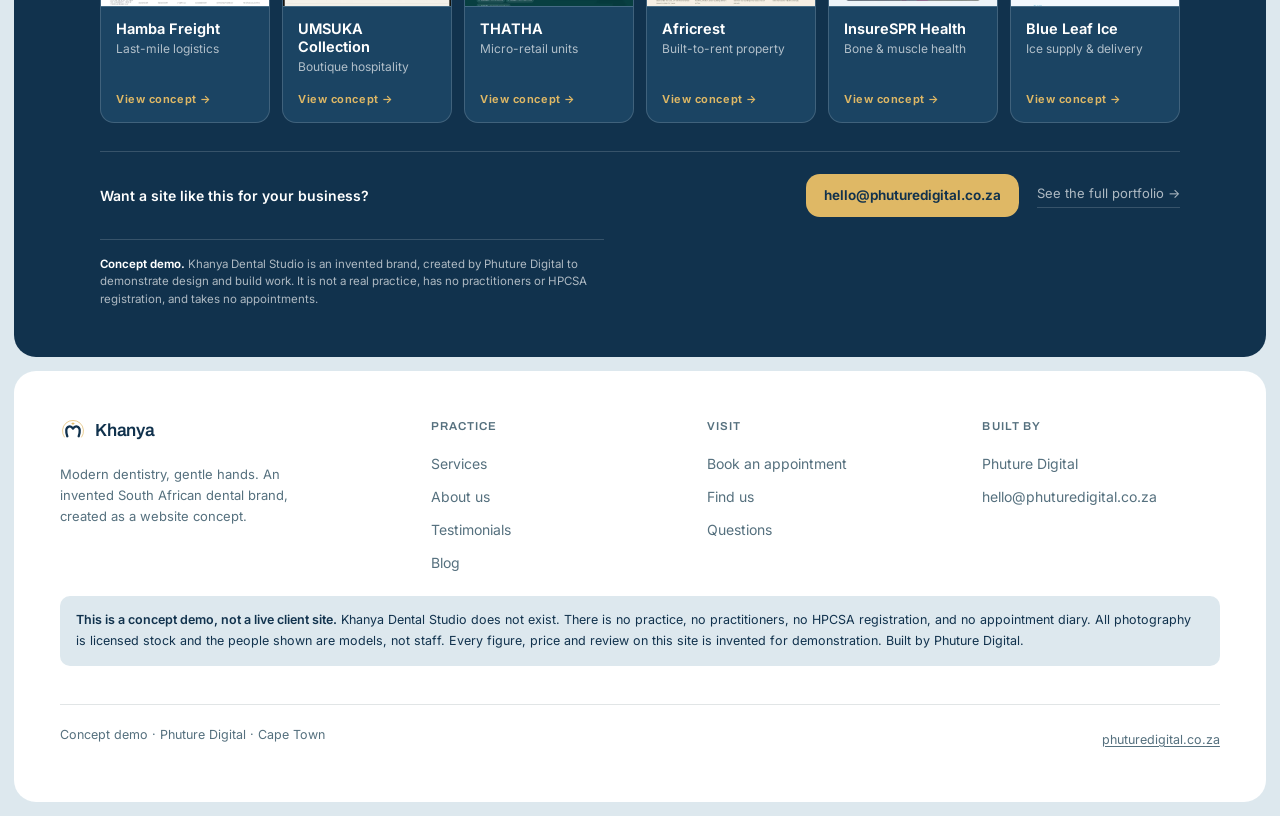
==== commit cccc8974: "Add Blue Leaf Ice to the concept network Seventh concept site joins the cross-link block: Blue Leaf " ====
--- a/index.html
+++ b/index.html
@@ -299,6 +299,7 @@
 
 
 
+
 <!-- pd-network:start -->
 <section class="pd-network" aria-labelledby="pd-network-title">
   <div class="pd-network-inner">
@@ -357,6 +358,17 @@
             <span class="pd-network-body">
               <span class="pd-network-name">InsureSPR Health</span>
               <span class="pd-network-sector">Bone &amp; muscle health</span>
+              <span class="pd-network-go">View concept &rarr;</span>
+            </span>
+          </a>
+        </li>
+        <li class="pd-network-card">
+          <a href="https://blueleaf-concept.phuturedigital.co.za">
+            <img class="pd-network-thumb" src="/pd-concepts/blueleaf.webp" alt=""
+                 width="640" height="400" loading="lazy" decoding="async">
+            <span class="pd-network-body">
+              <span class="pd-network-name">Blue Leaf Ice</span>
+              <span class="pd-network-sector">Ice supply &amp; delivery</span>
               <span class="pd-network-go">View concept &rarr;</span>
             </span>
           </a>
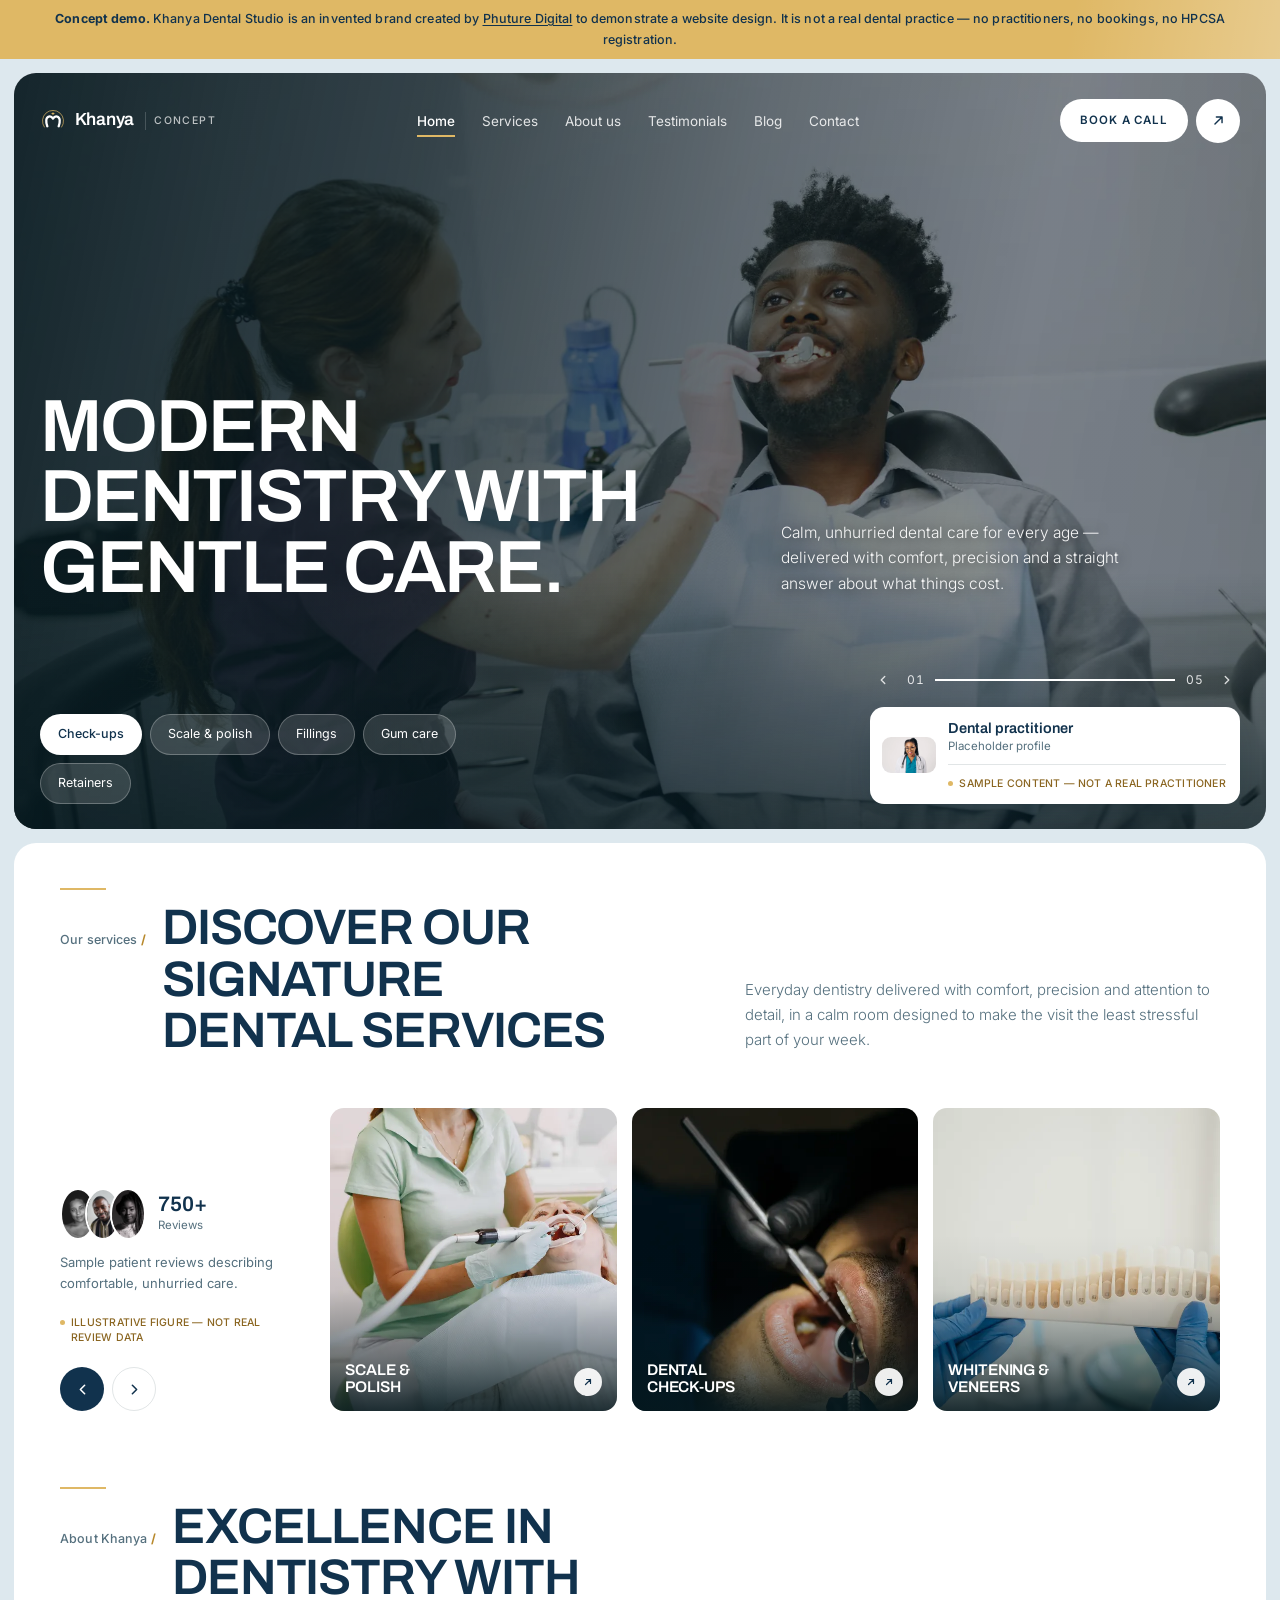
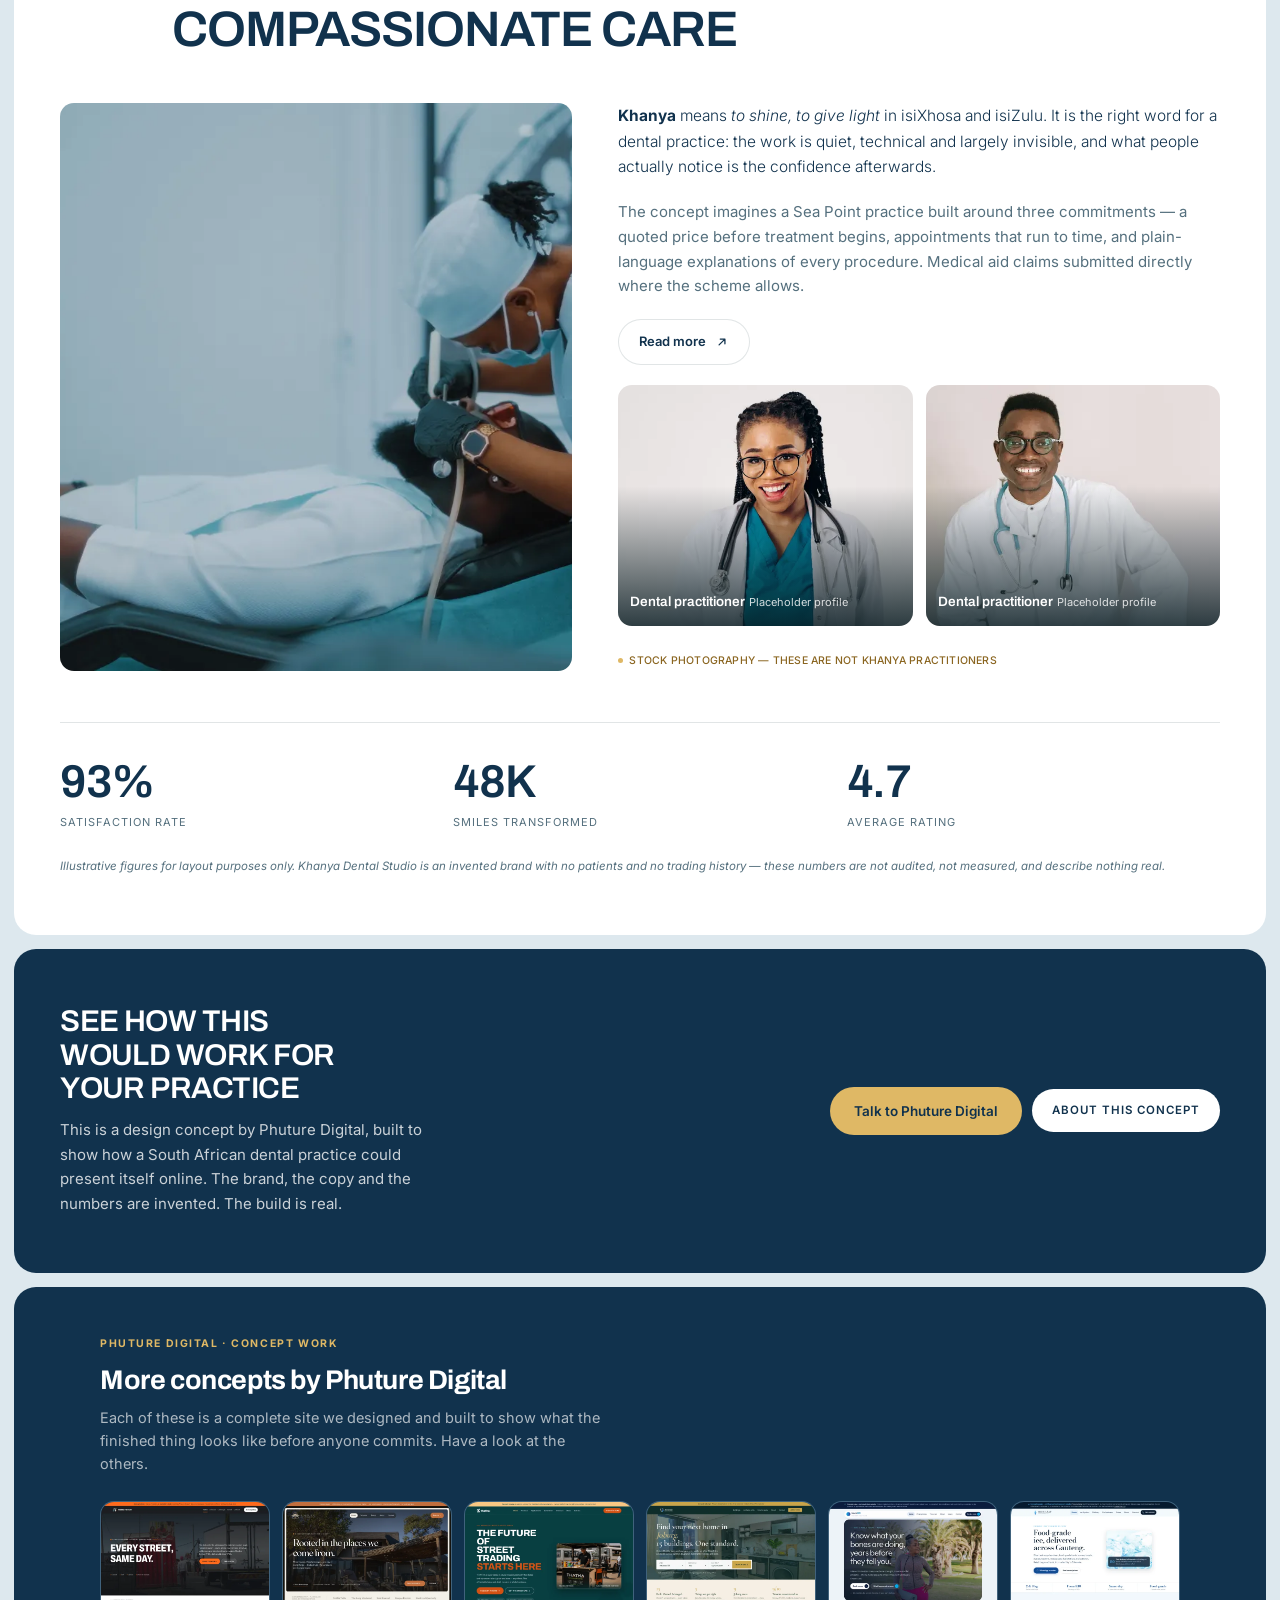
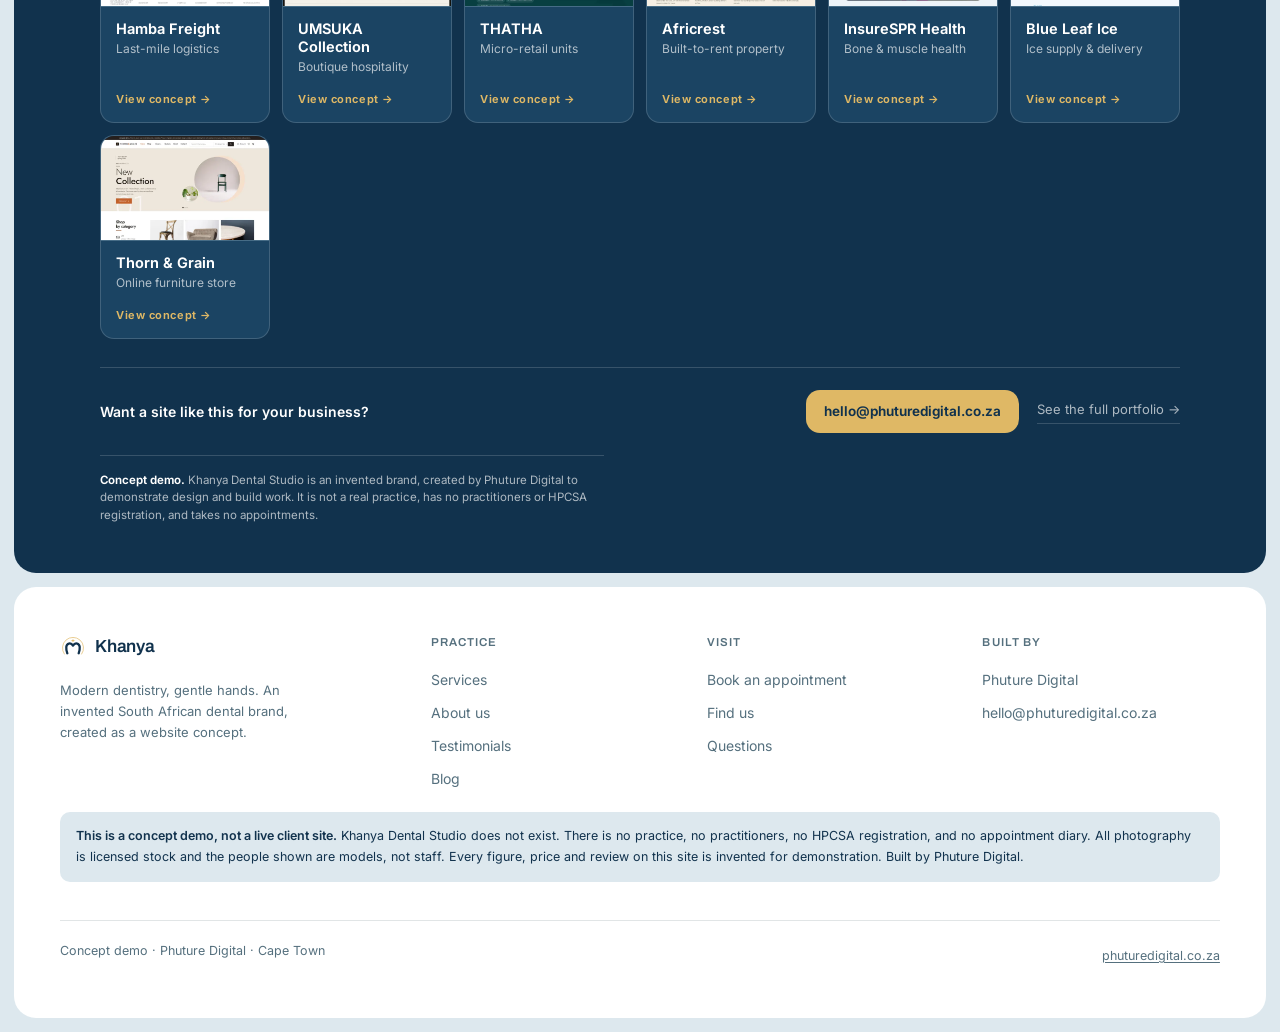
==== commit 9050fa69: "Add Thorn & Grain to the concept network Adds its card and thumbnail to every page carrying the shar" ====
--- a/index.html
+++ b/index.html
@@ -373,6 +373,17 @@
             </span>
           </a>
         </li>
+        <li class="pd-network-card">
+          <a href="https://thorn-grain-concept.phuturedigital.co.za">
+            <img class="pd-network-thumb" src="/pd-concepts/thorn-grain.webp" alt=""
+                 width="640" height="400" loading="lazy" decoding="async">
+            <span class="pd-network-body">
+              <span class="pd-network-name">Thorn &amp; Grain</span>
+              <span class="pd-network-sector">Online furniture store</span>
+              <span class="pd-network-go">View concept &rarr;</span>
+            </span>
+          </a>
+        </li>
     </ul>
     <div class="pd-network-cta">
       <p>Want a site like this for your business?</p>
